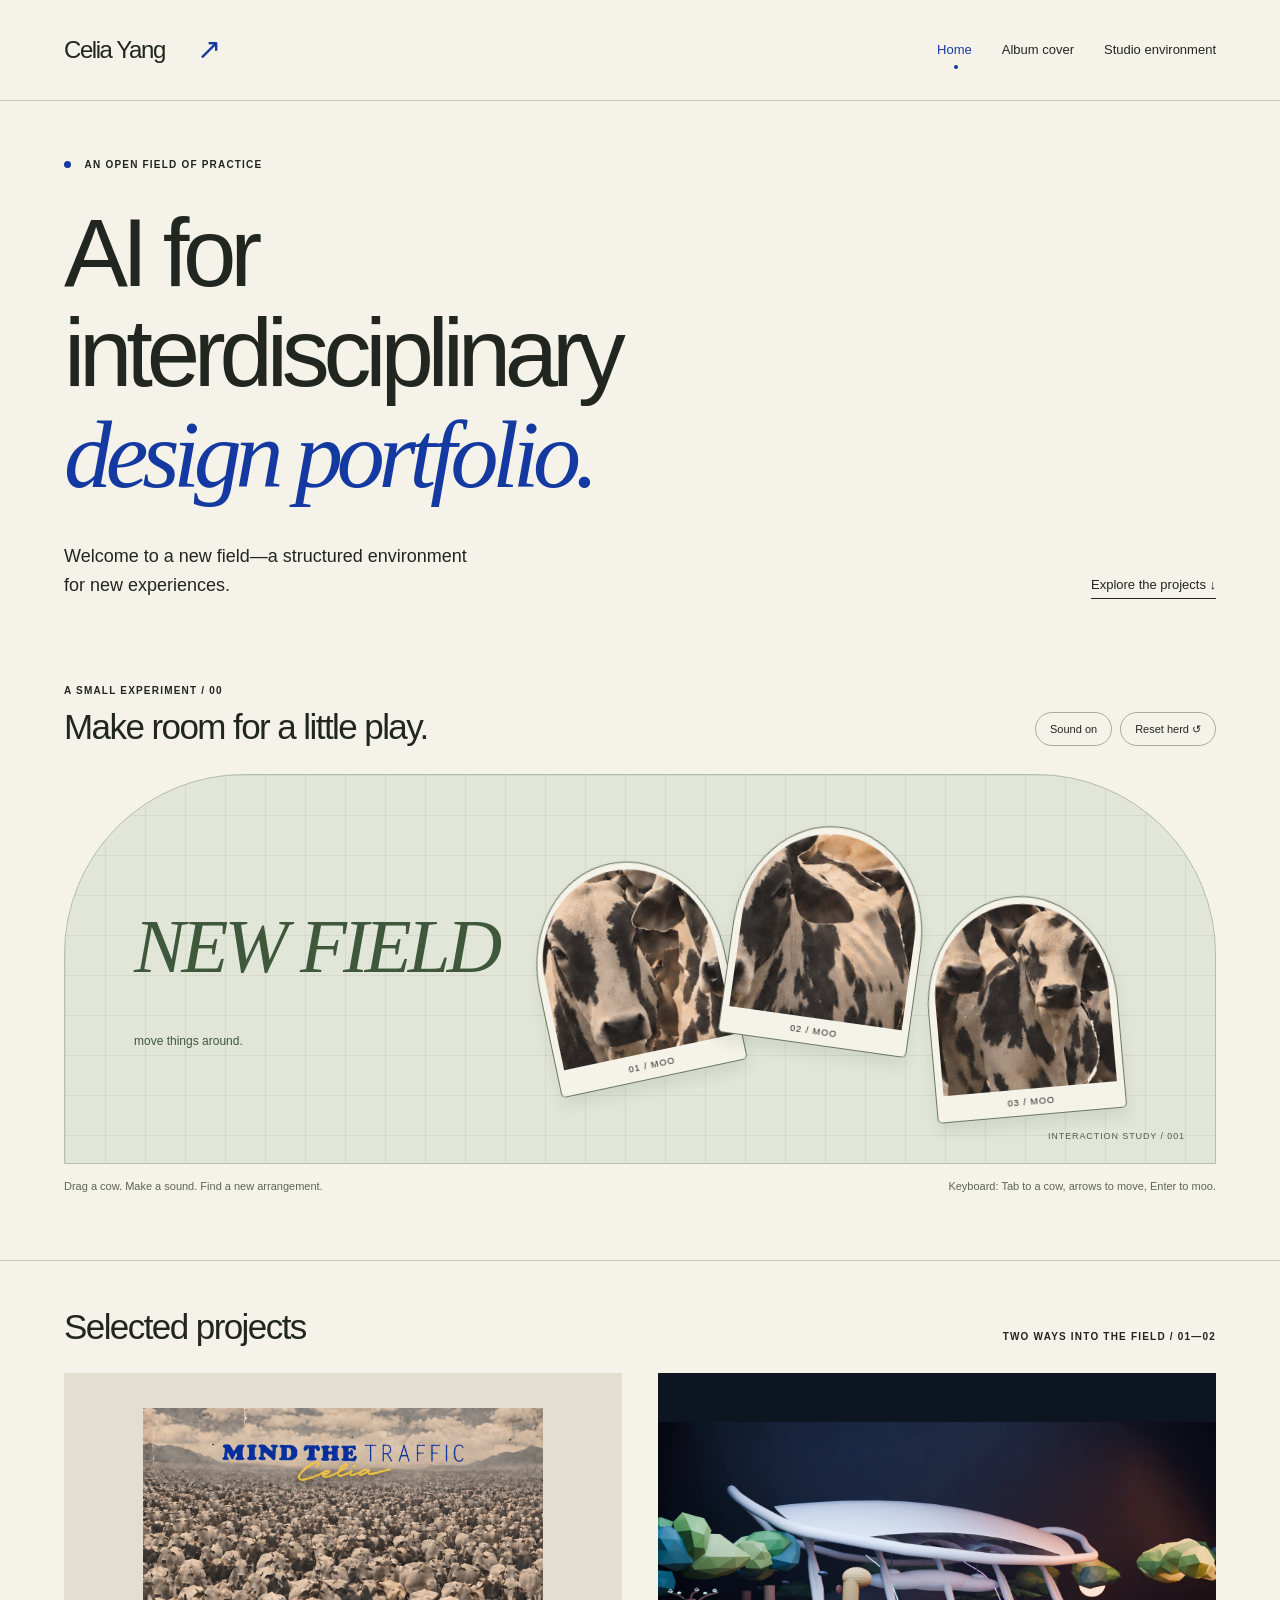
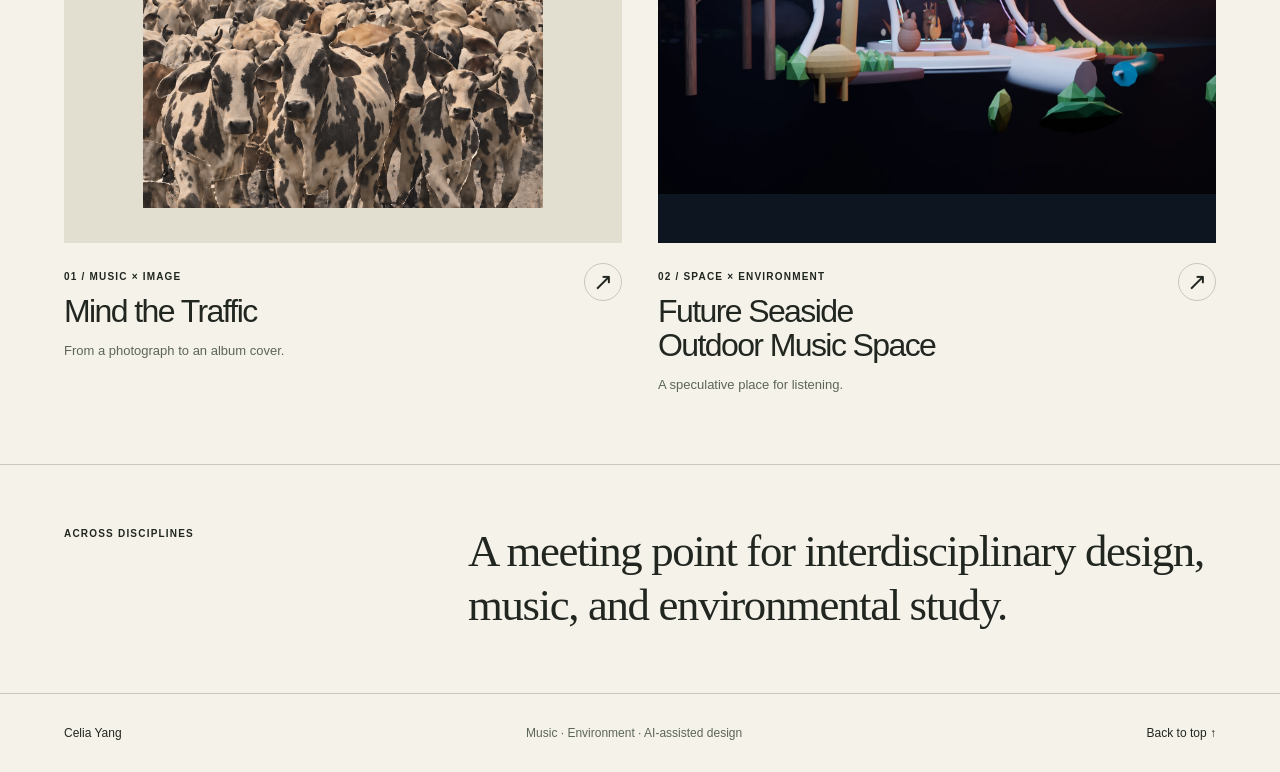
==== index.html @ d59ac3a2 "Add files via upload" ====
<!doctype html>
<html lang="en"><head><meta charset="utf-8"><meta name="viewport" content="width=device-width,initial-scale=1"><meta name="description" content="Celia Yang’s interdisciplinary design portfolio: music, AI-assisted visual composition, and a speculative coastal music environment."><meta name="theme-color" content="#143aa2"><title>AI for interdisciplinary design portfolio — Celia Yang</title><link rel="icon" href="assets/favicon.svg" type="image/svg+xml"><link rel="stylesheet" href="assets/styles.css"><script src="assets/site.js" defer></script></head>
<body class="page-home"><a class="skip" href="#main">Skip to content</a><header class="site-header"><a class="wordmark" href="index.html" aria-label="Celia Yang, home">Celia Yang<span class="mark" aria-hidden="true">↗</span></a><nav aria-label="Main navigation"><a href="index.html" aria-current="page">Home</a><a href="album.html">Album cover</a><a href="studio.html">Studio environment</a></nav></header><main id="main"><section class="home-intro"><div class="eyebrow"><span class="dot"></span> An open field of practice</div><h1>AI for<br>interdisciplinary<br><em>design portfolio.</em></h1><div class="intro-bottom"><p>Welcome to a new field—a structured environment for new experiences.</p><a class="text-link" href="#projects">Explore the projects ↓</a></div></section>
<section class="cattle-section" aria-labelledby="field-title"><div class="section-heading"><div><span class="eyebrow">A small experiment / 00</span><h2 id="field-title">Make room for a little play.</h2></div><div class="sound-controls"><button class="pill" id="sound-toggle" aria-pressed="true">Sound on</button><button class="pill" id="reset-herd">Reset herd ↺</button></div></div><div id="cattle-field" class="cattle-field"><div class="field-note" aria-hidden="true">NEW FIELD<br><span>move things around.</span></div><div class="field-coordinate" aria-hidden="true">INTERACTION STUDY / 001</div><button class="cow cow-one" data-cow="1" aria-label="Cattle one. Drag to move and hear a moo. Use arrow keys to move, Enter to moo."><span class="cow-photo" aria-hidden="true"></span><span class="cow-label">01 / moo</span></button><button class="cow cow-two" data-cow="2" aria-label="Cattle two. Drag to move and hear a moo. Use arrow keys to move, Enter to moo."><span class="cow-photo" aria-hidden="true"></span><span class="cow-label">02 / moo</span></button><button class="cow cow-three" data-cow="3" aria-label="Cattle three. Drag to move and hear a moo. Use arrow keys to move, Enter to moo."><span class="cow-photo" aria-hidden="true"></span><span class="cow-label">03 / moo</span></button></div><div class="field-caption"><p>Drag a cow. Make a sound. Find a new arrangement.</p><p>Keyboard: Tab to a cow, arrows to move, Enter to moo.</p></div><p id="herd-status" class="sr-only" role="status"></p></section>
<section id="projects" class="projects"><div class="section-heading"><h2>Selected projects</h2><span class="eyebrow">Two ways into the field / 01—02</span></div><div class="project-grid"><a class="project-card" href="album.html"><div class="project-media album-card"><img src="assets/album/final-cover.webp" alt="Mind the Traffic final cover: blue title and yellow Celia signature above a sepia landscape of cattle" width="1254" height="1254" class="cover" loading="eager" decoding="async"></div><div class="project-title"><div><span class="eyebrow">01 / Music × image</span><h3>Mind the Traffic</h3><p>From a photograph to an album cover.</p></div><span class="round-arrow" aria-hidden="true">↗</span></div></a><a class="project-card" href="studio.html"><div class="project-media studio-card"><img src="assets/studio/final-environment.webp" alt="White organic music pavilion with animal musicians and audience, a giraffe and low-poly coastal planting" width="1536" height="1024" class="" loading="eager" decoding="async"></div><div class="project-title"><div><span class="eyebrow">02 / Space × environment</span><h3>Future Seaside<br>Outdoor Music Space</h3><p>A speculative place for listening.</p></div><span class="round-arrow" aria-hidden="true">↗</span></div></a></div></section><section class="closing"><span class="eyebrow">Across disciplines</span><p>A meeting point for interdisciplinary design, music, and environmental study.</p></section></main><footer><a href="index.html">Celia Yang</a><p>Music · Environment · AI-assisted design</p><a href="#main">Back to top ↑</a></footer></body></html>
---- assets/styles.css ----
:root{--paper:#f4f2e9;--ink:#212620;--blue:#143aa2;--line:#c6c9bb;--soft:#e5e8df;--muted:#5d6558;--serif:Georgia,'Times New Roman',serif}*{box-sizing:border-box}html{scroll-behavior:smooth;scroll-padding-top:24px}body{margin:0;background:var(--paper);color:var(--ink);font-family:Arial,Helvetica,sans-serif;line-height:1.5}a{color:inherit;text-decoration:none}button{font:inherit;color:inherit;cursor:pointer}a,button{-webkit-tap-highlight-color:transparent}a:focus-visible,button:focus-visible,summary:focus-visible{outline:3px solid var(--blue);outline-offset:5px}img{display:block;width:100%;height:auto}figure{margin:0}figcaption{font-size:12px;line-height:1.55;color:var(--muted);margin-top:12px}h1,h2,h3,p{margin:0}h1,h2,h3{font-weight:400;letter-spacing:-.05em;line-height:1.05}h1{font-size:clamp(52px,7.5vw,112px)}h2{font-size:clamp(34px,4.2vw,62px)}h3{font-size:32px}em{font-family:var(--serif);font-weight:400}.site-header,main,footer{max-width:1440px;margin:auto}.site-header{display:flex;justify-content:space-between;align-items:center;padding:28px 5vw;border-bottom:1px solid var(--line);gap:30px}.wordmark{display:flex;align-items:center;gap:32px;font-size:24px;letter-spacing:-.06em}.mark{color:var(--blue);font-size:29px}nav{display:flex;align-items:center;gap:30px;font-size:13px}nav a{padding:6px 0;position:relative}nav a[aria-current=page]{color:var(--blue)}nav a[aria-current=page]:after{content:'';position:absolute;height:4px;width:4px;background:var(--blue);border-radius:50%;bottom:-3px;left:50%}nav a:hover,.text-link:hover{color:var(--blue)}.eyebrow{text-transform:uppercase;letter-spacing:.12em;font-size:10px;font-weight:600;line-height:1.7}.dot{display:inline-block;width:7px;height:7px;background:var(--blue);border-radius:100%;margin-right:10px}.home-intro{padding:55px 5vw 48px}.home-intro h1{margin-top:30px;max-width:1100px;letter-spacing:-.065em}.home-intro h1 em{color:var(--blue)}.intro-bottom{display:flex;justify-content:space-between;align-items:end;margin-top:36px;gap:40px}.intro-bottom p{max-width:420px;font-size:18px;line-height:1.6}.text-link{font-size:13px;border-bottom:1px solid currentColor;padding-bottom:4px;display:inline-block;width:fit-content}.cattle-section{padding:30px 5vw 65px}.section-heading{display:flex;justify-content:space-between;align-items:end;gap:30px;margin-bottom:28px}.section-heading h2{font-size:35px;letter-spacing:-.045em}.section-heading .eyebrow+h2{margin-top:8px}.sound-controls{display:flex;gap:8px}.pill{border:1px solid #a5ae9e;background:transparent;padding:8px 14px;border-radius:30px;font-size:11px;white-space:nowrap}.pill:hover{background:var(--ink);color:var(--paper)}.cattle-field{position:relative;min-height:390px;overflow:hidden;border:1px solid #b4bfac;border-radius:180px 180px 0 0;background-color:#e1e6d9;background-image:linear-gradient(#adb69c40 1px,transparent 1px),linear-gradient(90deg,#adb69c40 1px,transparent 1px);background-size:40px 40px}.field-note{position:absolute;left:6%;top:35%;color:#3f583b;font-size:clamp(35px,6vw,85px);line-height:.95;font-family:var(--serif);font-style:italic;letter-spacing:-.05em;pointer-events:none}.field-note span{font:12px Arial;letter-spacing:0}.field-coordinate{position:absolute;right:30px;bottom:20px;letter-spacing:.1em;font-size:9px;color:#52604b}.cow{position:absolute;width:clamp(115px,15vw,190px);height:clamp(145px,18vw,220px);background:var(--paper);border:1px solid #697961;padding:7px 7px 0;box-shadow:0 9px 14px #263e2518;touch-action:none;user-select:none;cursor:grab;will-change:transform;border-radius:50% 50% 5px 5px}.cow-photo{display:block;width:100%;height:calc(100% - 26px);border-radius:50% 50% 0 0;background-image:url('album/final-cover.webp');background-size:450%;background-repeat:no-repeat;pointer-events:none}.cow-label{display:block;font-size:9px;text-transform:uppercase;letter-spacing:.12em;line-height:26px;pointer-events:none}.cow-one{left:41%;top:22%;rotate:-12deg}.cow-one .cow-photo{background-position:20% 78%}.cow-two{left:58%;top:13%;rotate:8deg}.cow-two .cow-photo{background-position:52% 73%}.cow-three{left:75%;top:31%;rotate:-5deg}.cow-three .cow-photo{background-position:82% 84%}.cow.dragging{cursor:grabbing;box-shadow:0 15px 20px #263e2535;rotate:0deg}.cow.mooing .cow-label{color:var(--blue);font-weight:bold}.field-caption{display:flex;justify-content:space-between;gap:24px;margin-top:14px;font-size:11px;color:var(--muted)}.projects{padding:48px 5vw 70px;border-top:1px solid var(--line)}.project-grid{display:grid;grid-template-columns:1fr 1fr;gap:36px}.project-media{height:470px;display:flex;align-items:center;justify-content:center;overflow:hidden}.album-card{background:#e2ded0;padding:35px}.album-card img{height:100%;width:auto;max-width:100%;object-fit:contain}.studio-card{background:#0d1520;padding:0}.studio-card img{width:100%;height:auto}.project-title{display:flex;justify-content:space-between;align-items:start;margin-top:20px;gap:15px}.project-title h3{margin:8px 0 12px}.project-title p{font-size:13px;color:var(--muted)}.round-arrow{width:38px;height:38px;display:grid;place-items:center;border:1px solid var(--line);border-radius:50%;font-size:24px;flex-shrink:0}.project-card:hover .round-arrow{background:var(--blue);color:white;border-color:var(--blue)}.closing{border-top:1px solid var(--line);padding:60px 5vw;display:grid;grid-template-columns:1fr 2fr;gap:30px}.closing p{font-family:var(--serif);font-size:clamp(28px,3.5vw,45px);line-height:1.2;letter-spacing:-.03em}footer{padding:30px 5vw;display:flex;justify-content:space-between;align-items:center;border-top:1px solid var(--line);font-size:12px;gap:20px}footer p{color:var(--muted)}.skip{position:fixed;top:-100px;left:20px;background:var(--blue);color:white;padding:12px;z-index:100}.skip:focus{top:10px}.sr-only{position:absolute;width:1px;height:1px;overflow:hidden;clip:rect(0,0,0,0);white-space:nowrap}.project-opening{padding:54px 5vw 60px;display:grid;grid-template-columns:.72fr 1.28fr;gap:65px;align-items:start}.project-side>.eyebrow{display:block;margin:60px 0 18px}.project-side h1{font-size:clamp(54px,6.5vw,90px)}.project-deck{font-size:17px;max-width:340px;margin-top:27px;line-height:1.65;color:var(--muted)}dl{margin:35px 0;display:grid;gap:12px}dl div{display:grid;grid-template-columns:110px 1fr;gap:8px;font-size:11px}dt{color:var(--muted)}dd{margin:0}.final-art img{height:auto;width:100%;object-fit:contain}.band{padding:42px 5vw;display:grid;grid-template-columns:1fr 1fr;gap:30px;background:var(--blue);color:var(--paper)}.band h2{font-size:34px;max-width:400px;margin:10px 0}.band p{font-size:13px}.listen-actions{align-self:center;display:flex;flex-wrap:wrap;gap:18px;align-items:center}.solid-button{padding:13px 18px;background:var(--paper);color:var(--blue);border:1px solid var(--paper);font-size:12px}.solid-button:disabled{opacity:.7;cursor:default}.small{font-size:11px!important;line-height:1.6}.listen-actions .small{width:100%;opacity:.85}.song-player{grid-column:1/-1}.song-player iframe{width:100%;height:166px;border:0}.process-section{padding:70px 5vw;border-bottom:1px solid var(--line)}.process-heading{display:grid;grid-template-columns:.4fr 1.2fr 1fr;gap:35px;margin-bottom:40px}.process-heading h2{font-size:clamp(32px,3.5vw,48px)}.process-heading p{color:var(--muted);font-size:15px;line-height:1.75}.two-up{display:grid;grid-template-columns:1fr 1fr;gap:32px;align-items:start}.two-up img{height:auto;object-fit:contain}.composition-grid{display:grid;grid-template-columns:.65fr 1fr 1fr;gap:30px;align-items:start}.composition-grid img{max-height:480px;object-fit:contain}.source-photo img{width:100%;max-height:480px;object-fit:contain}.reflection{display:grid;grid-template-columns:.4fr 2.2fr;gap:35px;border-top:1px solid var(--line);margin-top:44px;padding-top:30px}.reflection p{font-family:var(--serif);font-size:27px;line-height:1.4;letter-spacing:-.02em;max-width:850px}.process-details{margin-top:38px;border-top:1px solid var(--line);border-bottom:1px solid var(--line);padding:20px 0}.process-details summary{cursor:pointer;font-size:14px;display:flex;justify-content:space-between;gap:15px;list-style:none}.process-details summary::-webkit-details-marker{display:none}.process-details[open] .two-up{margin-top:24px}.next-project{padding:60px 5vw;display:flex;justify-content:space-between;gap:30px;background:#e3e8da}.next-project h2{margin:15px 0 20px}.next-project>span{font-size:80px;color:var(--blue);align-self:center}.next-project p{font-size:14px;color:var(--muted)}.next-project:hover{background:#d9e1cc}.studio-opening{padding:45px 5vw 0}.project-topline{display:flex;justify-content:space-between;align-items:center;gap:20px;margin-bottom:36px}.studio-opening h1{font-size:clamp(48px,6.5vw,91px);margin-bottom:36px}.studio-opening h1 em{color:var(--blue)}.studio-hero img{width:100%;height:auto}.studio-description{display:grid;grid-template-columns:1fr 2fr;gap:45px;padding:42px 0 48px;border-bottom:1px solid var(--line);margin-top:10px}.studio-description p{font-size:20px;line-height:1.7;letter-spacing:-.02em;max-width:820px}.walkthrough-section{padding:50px 5vw 60px}video{display:block;width:100%;height:auto;aspect-ratio:16/9;background:#0d1520;object-fit:contain}.walkthrough-section .field-caption{align-items:start}.comparison-stack{display:grid;gap:36px}.comparison-stack figure{max-width:100%}.comparison-stack img{height:auto;width:100%}[hidden]{display:none!important}
@media(min-width:1450px){.site-header,footer{padding-left:72px;padding-right:72px}}@media(max-width:1000px){.project-media{height:370px}.project-opening{gap:32px;grid-template-columns:.8fr 1.2fr}.project-side>.eyebrow{margin-top:32px}.process-heading{grid-template-columns:.35fr 1.3fr}.process-heading p{grid-column:2}.cow-photo{background-size:480%}.field-caption p{max-width:50%}}@media(max-width:680px){.site-header{padding:20px 6vw;align-items:start;gap:12px;flex-wrap:wrap}.wordmark{font-size:23px;gap:16px}nav{gap:20px;font-size:11px;flex-wrap:wrap}.home-intro{padding:40px 6vw}.home-intro h1{font-size:clamp(42px,10.2vw,69px);margin-top:22px}.intro-bottom{align-items:start;flex-direction:column;gap:22px;margin-top:26px}.intro-bottom p{font-size:16px;max-width:320px}.cattle-section{padding:20px 6vw 40px}.section-heading{align-items:start;flex-direction:column;gap:15px}.section-heading h2{font-size:29px}.cattle-field{min-height:350px;border-radius:100px 100px 0 0}.field-note{top:12%;left:10%;font-size:45px}.cow{width:105px;height:145px}.cow-one{left:7%;top:46%}.cow-two{left:38%;top:35%}.cow-three{left:65%;top:50%}.field-coordinate{right:12px;bottom:10px;font-size:7px}.field-caption{flex-direction:column;gap:6px;font-size:10px}.field-caption p{max-width:none}.project-grid{grid-template-columns:1fr;gap:42px}.projects{padding:38px 6vw}.project-media{height:auto;min-height:260px}.album-card{padding:25px}.album-card img{width:100%;height:auto;max-height:460px}.studio-card img{height:auto}.project-title h3{font-size:30px}.closing{grid-template-columns:1fr;padding:40px 6vw;gap:20px}footer{padding:24px 6vw;flex-wrap:wrap;font-size:10px}footer p{order:3;width:100%}.project-opening{grid-template-columns:1fr;padding:30px 6vw 38px;gap:30px}.project-side>.eyebrow{margin-top:28px}.project-side h1{font-size:60px}.project-side h1 br{display:none}.project-deck{max-width:100%;font-size:16px}dl{margin:22px 0}.band{grid-template-columns:1fr;padding:32px 6vw;gap:20px}.band h2{font-size:30px}.process-section{padding:42px 6vw}.process-heading{grid-template-columns:1fr;gap:14px;margin-bottom:26px}.process-heading h2{font-size:36px}.process-heading p{grid-column:auto;font-size:14px}.two-up{grid-template-columns:1fr;gap:28px}.composition-grid{grid-template-columns:1fr 1fr;gap:24px 18px}.composition-grid figure:first-child{grid-column:1/-1}.source-photo img{max-height:380px}.reflection{grid-template-columns:1fr;gap:16px;margin-top:30px}.reflection p{font-size:25px}.next-project{padding:40px 6vw}.next-project>span{font-size:55px}.next-project h2{font-size:40px}.studio-opening{padding:30px 6vw 0}.project-topline{align-items:start;gap:20px}.project-topline .eyebrow{max-width:130px;text-align:right}.studio-opening h1{font-size:43px;margin-bottom:25px}.studio-description{grid-template-columns:1fr;gap:18px;padding:25px 0 30px}.studio-description p{font-size:17px}.walkthrough-section{padding:35px 6vw 40px}.walkthrough-section .field-caption{gap:14px}figcaption{font-size:11px}}
@media(prefers-reduced-motion:reduce){html{scroll-behavior:auto}*{animation:none!important;transition:none!important}}
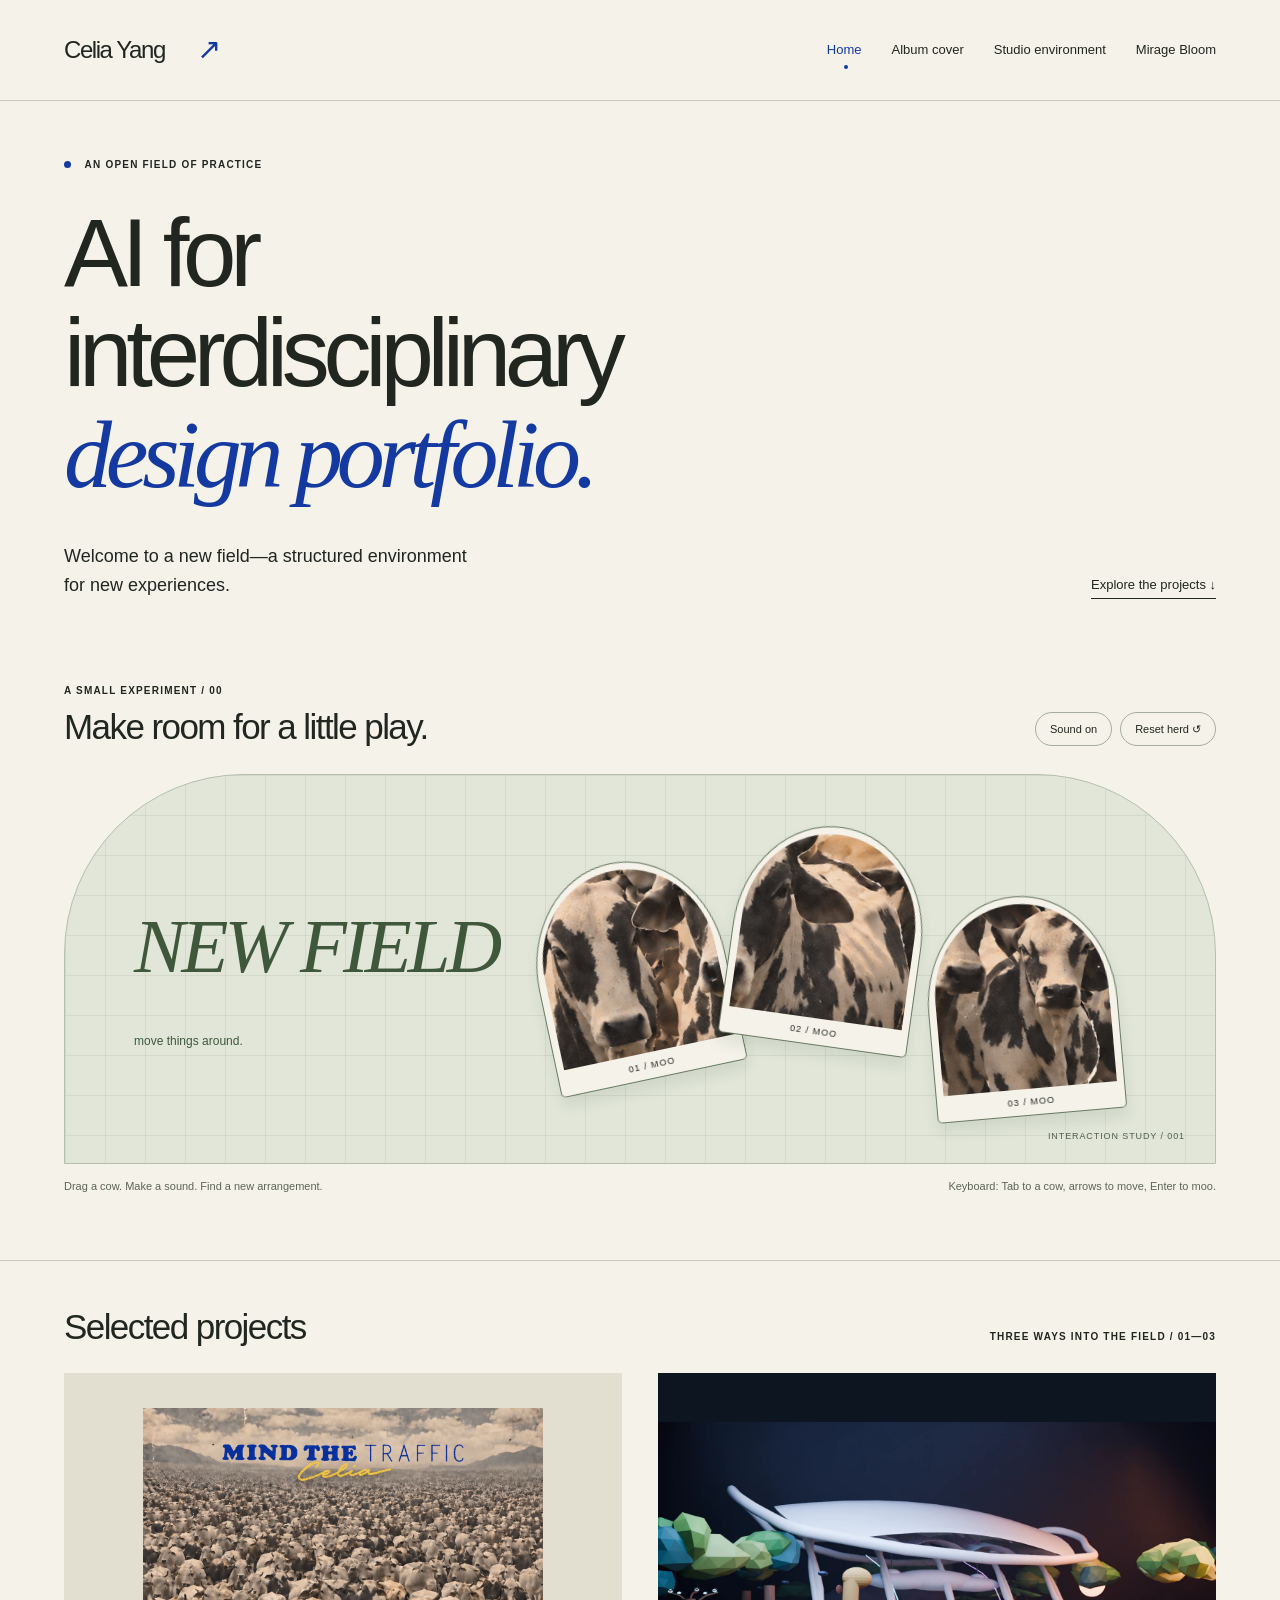
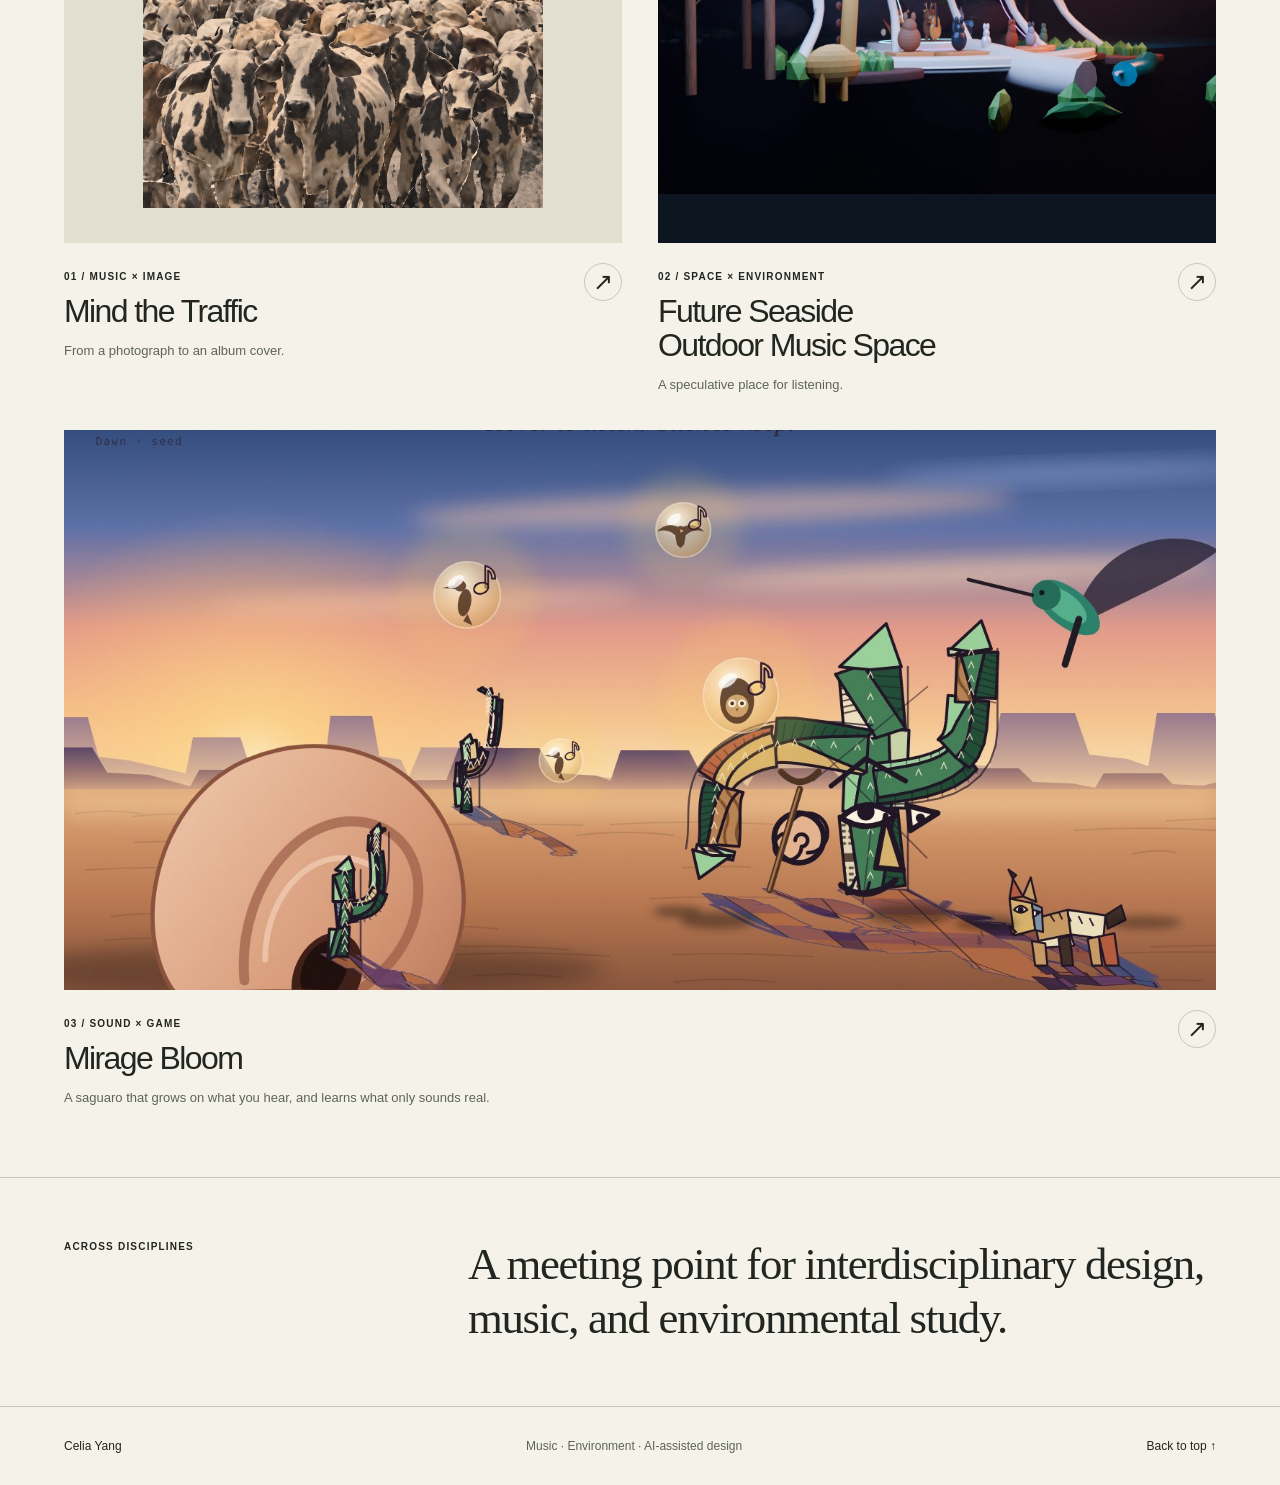
==== commit b65847f5: "Add Mirage Bloom page, nav link and home project 03 Co-Authored-By: Claude Sonnet 5.5 <noreply@anthr" ====
--- a/index.html
+++ b/index.html
@@ -1,5 +1,5 @@
 <!doctype html>
 <html lang="en"><head><meta charset="utf-8"><meta name="viewport" content="width=device-width,initial-scale=1"><meta name="description" content="Celia Yang’s interdisciplinary design portfolio: music, AI-assisted visual composition, and a speculative coastal music environment."><meta name="theme-color" content="#143aa2"><title>AI for interdisciplinary design portfolio — Celia Yang</title><link rel="icon" href="assets/favicon.svg" type="image/svg+xml"><link rel="stylesheet" href="assets/styles.css"><script src="assets/site.js" defer></script></head>
-<body class="page-home"><a class="skip" href="#main">Skip to content</a><header class="site-header"><a class="wordmark" href="index.html" aria-label="Celia Yang, home">Celia Yang<span class="mark" aria-hidden="true">↗</span></a><nav aria-label="Main navigation"><a href="index.html" aria-current="page">Home</a><a href="album.html">Album cover</a><a href="studio.html">Studio environment</a></nav></header><main id="main"><section class="home-intro"><div class="eyebrow"><span class="dot"></span> An open field of practice</div><h1>AI for<br>interdisciplinary<br><em>design portfolio.</em></h1><div class="intro-bottom"><p>Welcome to a new field—a structured environment for new experiences.</p><a class="text-link" href="#projects">Explore the projects ↓</a></div></section>
+<body class="page-home"><a class="skip" href="#main">Skip to content</a><header class="site-header"><a class="wordmark" href="index.html" aria-label="Celia Yang, home">Celia Yang<span class="mark" aria-hidden="true">↗</span></a><nav aria-label="Main navigation"><a href="index.html" aria-current="page">Home</a><a href="album.html">Album cover</a><a href="studio.html">Studio environment</a><a href="mirage-bloom.html">Mirage Bloom</a></nav></header><main id="main"><section class="home-intro"><div class="eyebrow"><span class="dot"></span> An open field of practice</div><h1>AI for<br>interdisciplinary<br><em>design portfolio.</em></h1><div class="intro-bottom"><p>Welcome to a new field—a structured environment for new experiences.</p><a class="text-link" href="#projects">Explore the projects ↓</a></div></section>
 <section class="cattle-section" aria-labelledby="field-title"><div class="section-heading"><div><span class="eyebrow">A small experiment / 00</span><h2 id="field-title">Make room for a little play.</h2></div><div class="sound-controls"><button class="pill" id="sound-toggle" aria-pressed="true">Sound on</button><button class="pill" id="reset-herd">Reset herd ↺</button></div></div><div id="cattle-field" class="cattle-field"><div class="field-note" aria-hidden="true">NEW FIELD<br><span>move things around.</span></div><div class="field-coordinate" aria-hidden="true">INTERACTION STUDY / 001</div><button class="cow cow-one" data-cow="1" aria-label="Cattle one. Drag to move and hear a moo. Use arrow keys to move, Enter to moo."><span class="cow-photo" aria-hidden="true"></span><span class="cow-label">01 / moo</span></button><button class="cow cow-two" data-cow="2" aria-label="Cattle two. Drag to move and hear a moo. Use arrow keys to move, Enter to moo."><span class="cow-photo" aria-hidden="true"></span><span class="cow-label">02 / moo</span></button><button class="cow cow-three" data-cow="3" aria-label="Cattle three. Drag to move and hear a moo. Use arrow keys to move, Enter to moo."><span class="cow-photo" aria-hidden="true"></span><span class="cow-label">03 / moo</span></button></div><div class="field-caption"><p>Drag a cow. Make a sound. Find a new arrangement.</p><p>Keyboard: Tab to a cow, arrows to move, Enter to moo.</p></div><p id="herd-status" class="sr-only" role="status"></p></section>
-<section id="projects" class="projects"><div class="section-heading"><h2>Selected projects</h2><span class="eyebrow">Two ways into the field / 01—02</span></div><div class="project-grid"><a class="project-card" href="album.html"><div class="project-media album-card"><img src="assets/album/final-cover.webp" alt="Mind the Traffic final cover: blue title and yellow Celia signature above a sepia landscape of cattle" width="1254" height="1254" class="cover" loading="eager" decoding="async"></div><div class="project-title"><div><span class="eyebrow">01 / Music × image</span><h3>Mind the Traffic</h3><p>From a photograph to an album cover.</p></div><span class="round-arrow" aria-hidden="true">↗</span></div></a><a class="project-card" href="studio.html"><div class="project-media studio-card"><img src="assets/studio/final-environment.webp" alt="White organic music pavilion with animal musicians and audience, a giraffe and low-poly coastal planting" width="1536" height="1024" class="" loading="eager" decoding="async"></div><div class="project-title"><div><span class="eyebrow">02 / Space × environment</span><h3>Future Seaside<br>Outdoor Music Space</h3><p>A speculative place for listening.</p></div><span class="round-arrow" aria-hidden="true">↗</span></div></a></div></section><section class="closing"><span class="eyebrow">Across disciplines</span><p>A meeting point for interdisciplinary design, music, and environmental study.</p></section></main><footer><a href="index.html">Celia Yang</a><p>Music · Environment · AI-assisted design</p><a href="#main">Back to top ↑</a></footer></body></html>+<section id="projects" class="projects"><div class="section-heading"><h2>Selected projects</h2><span class="eyebrow">Three ways into the field / 01—03</span></div><div class="project-grid"><a class="project-card" href="album.html"><div class="project-media album-card"><img src="assets/album/final-cover.webp" alt="Mind the Traffic final cover: blue title and yellow Celia signature above a sepia landscape of cattle" width="1254" height="1254" class="cover" loading="eager" decoding="async"></div><div class="project-title"><div><span class="eyebrow">01 / Music × image</span><h3>Mind the Traffic</h3><p>From a photograph to an album cover.</p></div><span class="round-arrow" aria-hidden="true">↗</span></div></a><a class="project-card" href="studio.html"><div class="project-media studio-card"><img src="assets/studio/final-environment.webp" alt="White organic music pavilion with animal musicians and audience, a giraffe and low-poly coastal planting" width="1536" height="1024" class="" loading="eager" decoding="async"></div><div class="project-title"><div><span class="eyebrow">02 / Space × environment</span><h3>Future Seaside<br>Outdoor Music Space</h3><p>A speculative place for listening.</p></div><span class="round-arrow" aria-hidden="true">↗</span></div></a><a class="project-card wide" href="mirage-bloom.html"><div class="project-media mirage-card"><img src="assets/mirage-bloom/mock-a-listen.jpg" alt="Surreal desert plain at dawn with a Cubist saguaro on a crutch, glass sound bubbles holding birds, and a giant ear" width="1600" height="900" loading="lazy" decoding="async"></div><div class="project-title"><div><span class="eyebrow">03 / Sound × game</span><h3>Mirage Bloom</h3><p>A saguaro that grows on what you hear, and learns what only sounds real.</p></div><span class="round-arrow" aria-hidden="true">↗</span></div></a></div></section><section class="closing"><span class="eyebrow">Across disciplines</span><p>A meeting point for interdisciplinary design, music, and environmental study.</p></section></main><footer><a href="index.html">Celia Yang</a><p>Music · Environment · AI-assisted design</p><a href="#main">Back to top ↑</a></footer></body></html>
--- a/assets/styles.css
+++ b/assets/styles.css
@@ -1,3 +1,8 @@
 :root{--paper:#f4f2e9;--ink:#212620;--blue:#143aa2;--line:#c6c9bb;--soft:#e5e8df;--muted:#5d6558;--serif:Georgia,'Times New Roman',serif}*{box-sizing:border-box}html{scroll-behavior:smooth;scroll-padding-top:24px}body{margin:0;background:var(--paper);color:var(--ink);font-family:Arial,Helvetica,sans-serif;line-height:1.5}a{color:inherit;text-decoration:none}button{font:inherit;color:inherit;cursor:pointer}a,button{-webkit-tap-highlight-color:transparent}a:focus-visible,button:focus-visible,summary:focus-visible{outline:3px solid var(--blue);outline-offset:5px}img{display:block;width:100%;height:auto}figure{margin:0}figcaption{font-size:12px;line-height:1.55;color:var(--muted);margin-top:12px}h1,h2,h3,p{margin:0}h1,h2,h3{font-weight:400;letter-spacing:-.05em;line-height:1.05}h1{font-size:clamp(52px,7.5vw,112px)}h2{font-size:clamp(34px,4.2vw,62px)}h3{font-size:32px}em{font-family:var(--serif);font-weight:400}.site-header,main,footer{max-width:1440px;margin:auto}.site-header{display:flex;justify-content:space-between;align-items:center;padding:28px 5vw;border-bottom:1px solid var(--line);gap:30px}.wordmark{display:flex;align-items:center;gap:32px;font-size:24px;letter-spacing:-.06em}.mark{color:var(--blue);font-size:29px}nav{display:flex;align-items:center;gap:30px;font-size:13px}nav a{padding:6px 0;position:relative}nav a[aria-current=page]{color:var(--blue)}nav a[aria-current=page]:after{content:'';position:absolute;height:4px;width:4px;background:var(--blue);border-radius:50%;bottom:-3px;left:50%}nav a:hover,.text-link:hover{color:var(--blue)}.eyebrow{text-transform:uppercase;letter-spacing:.12em;font-size:10px;font-weight:600;line-height:1.7}.dot{display:inline-block;width:7px;height:7px;background:var(--blue);border-radius:100%;margin-right:10px}.home-intro{padding:55px 5vw 48px}.home-intro h1{margin-top:30px;max-width:1100px;letter-spacing:-.065em}.home-intro h1 em{color:var(--blue)}.intro-bottom{display:flex;justify-content:space-between;align-items:end;margin-top:36px;gap:40px}.intro-bottom p{max-width:420px;font-size:18px;line-height:1.6}.text-link{font-size:13px;border-bottom:1px solid currentColor;padding-bottom:4px;display:inline-block;width:fit-content}.cattle-section{padding:30px 5vw 65px}.section-heading{display:flex;justify-content:space-between;align-items:end;gap:30px;margin-bottom:28px}.section-heading h2{font-size:35px;letter-spacing:-.045em}.section-heading .eyebrow+h2{margin-top:8px}.sound-controls{display:flex;gap:8px}.pill{border:1px solid #a5ae9e;background:transparent;padding:8px 14px;border-radius:30px;font-size:11px;white-space:nowrap}.pill:hover{background:var(--ink);color:var(--paper)}.cattle-field{position:relative;min-height:390px;overflow:hidden;border:1px solid #b4bfac;border-radius:180px 180px 0 0;background-color:#e1e6d9;background-image:linear-gradient(#adb69c40 1px,transparent 1px),linear-gradient(90deg,#adb69c40 1px,transparent 1px);background-size:40px 40px}.field-note{position:absolute;left:6%;top:35%;color:#3f583b;font-size:clamp(35px,6vw,85px);line-height:.95;font-family:var(--serif);font-style:italic;letter-spacing:-.05em;pointer-events:none}.field-note span{font:12px Arial;letter-spacing:0}.field-coordinate{position:absolute;right:30px;bottom:20px;letter-spacing:.1em;font-size:9px;color:#52604b}.cow{position:absolute;width:clamp(115px,15vw,190px);height:clamp(145px,18vw,220px);background:var(--paper);border:1px solid #697961;padding:7px 7px 0;box-shadow:0 9px 14px #263e2518;touch-action:none;user-select:none;cursor:grab;will-change:transform;border-radius:50% 50% 5px 5px}.cow-photo{display:block;width:100%;height:calc(100% - 26px);border-radius:50% 50% 0 0;background-image:url('album/final-cover.webp');background-size:450%;background-repeat:no-repeat;pointer-events:none}.cow-label{display:block;font-size:9px;text-transform:uppercase;letter-spacing:.12em;line-height:26px;pointer-events:none}.cow-one{left:41%;top:22%;rotate:-12deg}.cow-one .cow-photo{background-position:20% 78%}.cow-two{left:58%;top:13%;rotate:8deg}.cow-two .cow-photo{background-position:52% 73%}.cow-three{left:75%;top:31%;rotate:-5deg}.cow-three .cow-photo{background-position:82% 84%}.cow.dragging{cursor:grabbing;box-shadow:0 15px 20px #263e2535;rotate:0deg}.cow.mooing .cow-label{color:var(--blue);font-weight:bold}.field-caption{display:flex;justify-content:space-between;gap:24px;margin-top:14px;font-size:11px;color:var(--muted)}.projects{padding:48px 5vw 70px;border-top:1px solid var(--line)}.project-grid{display:grid;grid-template-columns:1fr 1fr;gap:36px}.project-media{height:470px;display:flex;align-items:center;justify-content:center;overflow:hidden}.album-card{background:#e2ded0;padding:35px}.album-card img{height:100%;width:auto;max-width:100%;object-fit:contain}.studio-card{background:#0d1520;padding:0}.studio-card img{width:100%;height:auto}.project-title{display:flex;justify-content:space-between;align-items:start;margin-top:20px;gap:15px}.project-title h3{margin:8px 0 12px}.project-title p{font-size:13px;color:var(--muted)}.round-arrow{width:38px;height:38px;display:grid;place-items:center;border:1px solid var(--line);border-radius:50%;font-size:24px;flex-shrink:0}.project-card:hover .round-arrow{background:var(--blue);color:white;border-color:var(--blue)}.closing{border-top:1px solid var(--line);padding:60px 5vw;display:grid;grid-template-columns:1fr 2fr;gap:30px}.closing p{font-family:var(--serif);font-size:clamp(28px,3.5vw,45px);line-height:1.2;letter-spacing:-.03em}footer{padding:30px 5vw;display:flex;justify-content:space-between;align-items:center;border-top:1px solid var(--line);font-size:12px;gap:20px}footer p{color:var(--muted)}.skip{position:fixed;top:-100px;left:20px;background:var(--blue);color:white;padding:12px;z-index:100}.skip:focus{top:10px}.sr-only{position:absolute;width:1px;height:1px;overflow:hidden;clip:rect(0,0,0,0);white-space:nowrap}.project-opening{padding:54px 5vw 60px;display:grid;grid-template-columns:.72fr 1.28fr;gap:65px;align-items:start}.project-side>.eyebrow{display:block;margin:60px 0 18px}.project-side h1{font-size:clamp(54px,6.5vw,90px)}.project-deck{font-size:17px;max-width:340px;margin-top:27px;line-height:1.65;color:var(--muted)}dl{margin:35px 0;display:grid;gap:12px}dl div{display:grid;grid-template-columns:110px 1fr;gap:8px;font-size:11px}dt{color:var(--muted)}dd{margin:0}.final-art img{height:auto;width:100%;object-fit:contain}.band{padding:42px 5vw;display:grid;grid-template-columns:1fr 1fr;gap:30px;background:var(--blue);color:var(--paper)}.band h2{font-size:34px;max-width:400px;margin:10px 0}.band p{font-size:13px}.listen-actions{align-self:center;display:flex;flex-wrap:wrap;gap:18px;align-items:center}.solid-button{padding:13px 18px;background:var(--paper);color:var(--blue);border:1px solid var(--paper);font-size:12px}.solid-button:disabled{opacity:.7;cursor:default}.small{font-size:11px!important;line-height:1.6}.listen-actions .small{width:100%;opacity:.85}.song-player{grid-column:1/-1}.song-player iframe{width:100%;height:166px;border:0}.process-section{padding:70px 5vw;border-bottom:1px solid var(--line)}.process-heading{display:grid;grid-template-columns:.4fr 1.2fr 1fr;gap:35px;margin-bottom:40px}.process-heading h2{font-size:clamp(32px,3.5vw,48px)}.process-heading p{color:var(--muted);font-size:15px;line-height:1.75}.two-up{display:grid;grid-template-columns:1fr 1fr;gap:32px;align-items:start}.two-up img{height:auto;object-fit:contain}.composition-grid{display:grid;grid-template-columns:.65fr 1fr 1fr;gap:30px;align-items:start}.composition-grid img{max-height:480px;object-fit:contain}.source-photo img{width:100%;max-height:480px;object-fit:contain}.reflection{display:grid;grid-template-columns:.4fr 2.2fr;gap:35px;border-top:1px solid var(--line);margin-top:44px;padding-top:30px}.reflection p{font-family:var(--serif);font-size:27px;line-height:1.4;letter-spacing:-.02em;max-width:850px}.process-details{margin-top:38px;border-top:1px solid var(--line);border-bottom:1px solid var(--line);padding:20px 0}.process-details summary{cursor:pointer;font-size:14px;display:flex;justify-content:space-between;gap:15px;list-style:none}.process-details summary::-webkit-details-marker{display:none}.process-details[open] .two-up{margin-top:24px}.next-project{padding:60px 5vw;display:flex;justify-content:space-between;gap:30px;background:#e3e8da}.next-project h2{margin:15px 0 20px}.next-project>span{font-size:80px;color:var(--blue);align-self:center}.next-project p{font-size:14px;color:var(--muted)}.next-project:hover{background:#d9e1cc}.studio-opening{padding:45px 5vw 0}.project-topline{display:flex;justify-content:space-between;align-items:center;gap:20px;margin-bottom:36px}.studio-opening h1{font-size:clamp(48px,6.5vw,91px);margin-bottom:36px}.studio-opening h1 em{color:var(--blue)}.studio-hero img{width:100%;height:auto}.studio-description{display:grid;grid-template-columns:1fr 2fr;gap:45px;padding:42px 0 48px;border-bottom:1px solid var(--line);margin-top:10px}.studio-description p{font-size:20px;line-height:1.7;letter-spacing:-.02em;max-width:820px}.walkthrough-section{padding:50px 5vw 60px}video{display:block;width:100%;height:auto;aspect-ratio:16/9;background:#0d1520;object-fit:contain}.walkthrough-section .field-caption{align-items:start}.comparison-stack{display:grid;gap:36px}.comparison-stack figure{max-width:100%}.comparison-stack img{height:auto;width:100%}[hidden]{display:none!important}
 @media(min-width:1450px){.site-header,footer{padding-left:72px;padding-right:72px}}@media(max-width:1000px){.project-media{height:370px}.project-opening{gap:32px;grid-template-columns:.8fr 1.2fr}.project-side>.eyebrow{margin-top:32px}.process-heading{grid-template-columns:.35fr 1.3fr}.process-heading p{grid-column:2}.cow-photo{background-size:480%}.field-caption p{max-width:50%}}@media(max-width:680px){.site-header{padding:20px 6vw;align-items:start;gap:12px;flex-wrap:wrap}.wordmark{font-size:23px;gap:16px}nav{gap:20px;font-size:11px;flex-wrap:wrap}.home-intro{padding:40px 6vw}.home-intro h1{font-size:clamp(42px,10.2vw,69px);margin-top:22px}.intro-bottom{align-items:start;flex-direction:column;gap:22px;margin-top:26px}.intro-bottom p{font-size:16px;max-width:320px}.cattle-section{padding:20px 6vw 40px}.section-heading{align-items:start;flex-direction:column;gap:15px}.section-heading h2{font-size:29px}.cattle-field{min-height:350px;border-radius:100px 100px 0 0}.field-note{top:12%;left:10%;font-size:45px}.cow{width:105px;height:145px}.cow-one{left:7%;top:46%}.cow-two{left:38%;top:35%}.cow-three{left:65%;top:50%}.field-coordinate{right:12px;bottom:10px;font-size:7px}.field-caption{flex-direction:column;gap:6px;font-size:10px}.field-caption p{max-width:none}.project-grid{grid-template-columns:1fr;gap:42px}.projects{padding:38px 6vw}.project-media{height:auto;min-height:260px}.album-card{padding:25px}.album-card img{width:100%;height:auto;max-height:460px}.studio-card img{height:auto}.project-title h3{font-size:30px}.closing{grid-template-columns:1fr;padding:40px 6vw;gap:20px}footer{padding:24px 6vw;flex-wrap:wrap;font-size:10px}footer p{order:3;width:100%}.project-opening{grid-template-columns:1fr;padding:30px 6vw 38px;gap:30px}.project-side>.eyebrow{margin-top:28px}.project-side h1{font-size:60px}.project-side h1 br{display:none}.project-deck{max-width:100%;font-size:16px}dl{margin:22px 0}.band{grid-template-columns:1fr;padding:32px 6vw;gap:20px}.band h2{font-size:30px}.process-section{padding:42px 6vw}.process-heading{grid-template-columns:1fr;gap:14px;margin-bottom:26px}.process-heading h2{font-size:36px}.process-heading p{grid-column:auto;font-size:14px}.two-up{grid-template-columns:1fr;gap:28px}.composition-grid{grid-template-columns:1fr 1fr;gap:24px 18px}.composition-grid figure:first-child{grid-column:1/-1}.source-photo img{max-height:380px}.reflection{grid-template-columns:1fr;gap:16px;margin-top:30px}.reflection p{font-size:25px}.next-project{padding:40px 6vw}.next-project>span{font-size:55px}.next-project h2{font-size:40px}.studio-opening{padding:30px 6vw 0}.project-topline{align-items:start;gap:20px}.project-topline .eyebrow{max-width:130px;text-align:right}.studio-opening h1{font-size:43px;margin-bottom:25px}.studio-description{grid-template-columns:1fr;gap:18px;padding:25px 0 30px}.studio-description p{font-size:17px}.walkthrough-section{padding:35px 6vw 40px}.walkthrough-section .field-caption{gap:14px}figcaption{font-size:11px}}
 @media(prefers-reduced-motion:reduce){html{scroll-behavior:auto}*{animation:none!important;transition:none!important}}
+
+/* Mirage Bloom card */
+.project-card.wide{grid-column:1/-1}
+.mirage-card{background:#1b1538;padding:0;height:auto;max-height:560px}
+.mirage-card img{width:100%;height:auto;display:block}
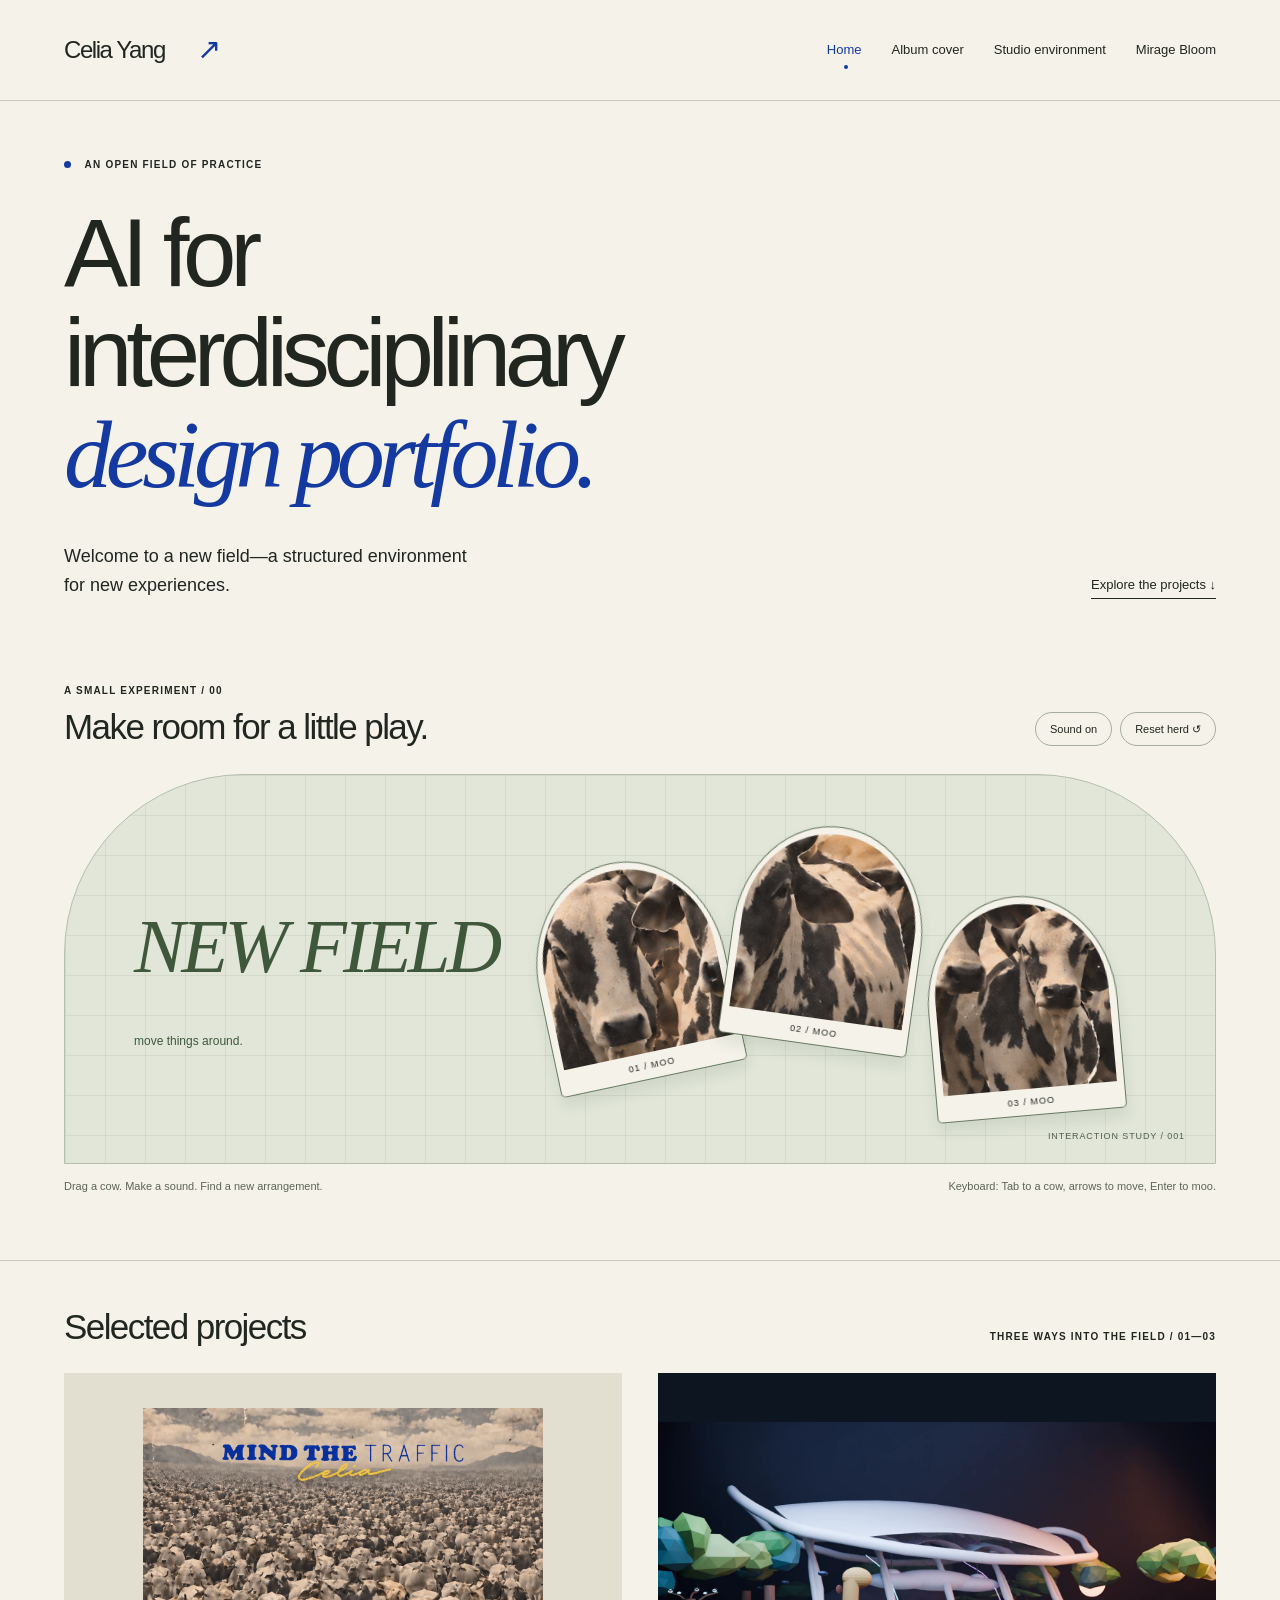
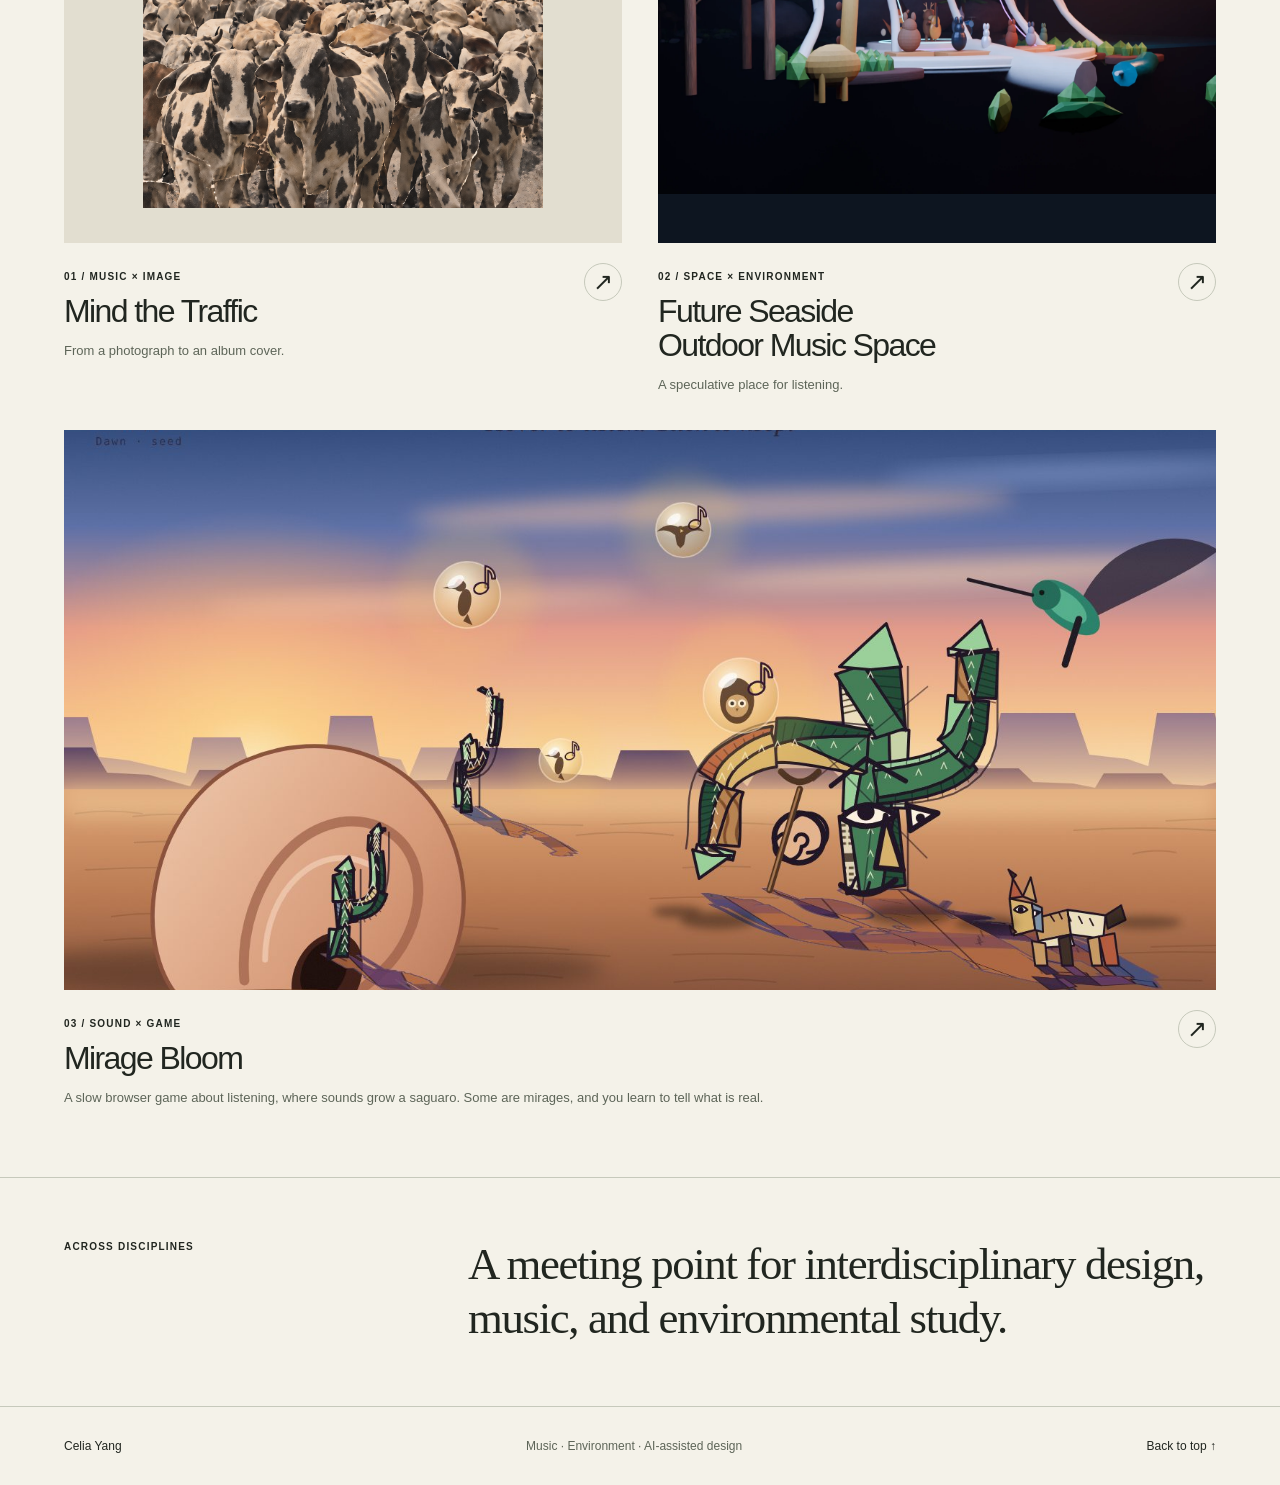
==== commit f5e3497d: "Home: two-sentence description for Mirage Bloom card Co-Authored-By: Claude Sonnet 5.5 <noreply@anth" ====
--- a/index.html
+++ b/index.html
@@ -2,4 +2,4 @@
 <html lang="en"><head><meta charset="utf-8"><meta name="viewport" content="width=device-width,initial-scale=1"><meta name="description" content="Celia Yang’s interdisciplinary design portfolio: music, AI-assisted visual composition, and a speculative coastal music environment."><meta name="theme-color" content="#143aa2"><title>AI for interdisciplinary design portfolio — Celia Yang</title><link rel="icon" href="assets/favicon.svg" type="image/svg+xml"><link rel="stylesheet" href="assets/styles.css"><script src="assets/site.js" defer></script></head>
 <body class="page-home"><a class="skip" href="#main">Skip to content</a><header class="site-header"><a class="wordmark" href="index.html" aria-label="Celia Yang, home">Celia Yang<span class="mark" aria-hidden="true">↗</span></a><nav aria-label="Main navigation"><a href="index.html" aria-current="page">Home</a><a href="album.html">Album cover</a><a href="studio.html">Studio environment</a><a href="mirage-bloom.html">Mirage Bloom</a></nav></header><main id="main"><section class="home-intro"><div class="eyebrow"><span class="dot"></span> An open field of practice</div><h1>AI for<br>interdisciplinary<br><em>design portfolio.</em></h1><div class="intro-bottom"><p>Welcome to a new field—a structured environment for new experiences.</p><a class="text-link" href="#projects">Explore the projects ↓</a></div></section>
 <section class="cattle-section" aria-labelledby="field-title"><div class="section-heading"><div><span class="eyebrow">A small experiment / 00</span><h2 id="field-title">Make room for a little play.</h2></div><div class="sound-controls"><button class="pill" id="sound-toggle" aria-pressed="true">Sound on</button><button class="pill" id="reset-herd">Reset herd ↺</button></div></div><div id="cattle-field" class="cattle-field"><div class="field-note" aria-hidden="true">NEW FIELD<br><span>move things around.</span></div><div class="field-coordinate" aria-hidden="true">INTERACTION STUDY / 001</div><button class="cow cow-one" data-cow="1" aria-label="Cattle one. Drag to move and hear a moo. Use arrow keys to move, Enter to moo."><span class="cow-photo" aria-hidden="true"></span><span class="cow-label">01 / moo</span></button><button class="cow cow-two" data-cow="2" aria-label="Cattle two. Drag to move and hear a moo. Use arrow keys to move, Enter to moo."><span class="cow-photo" aria-hidden="true"></span><span class="cow-label">02 / moo</span></button><button class="cow cow-three" data-cow="3" aria-label="Cattle three. Drag to move and hear a moo. Use arrow keys to move, Enter to moo."><span class="cow-photo" aria-hidden="true"></span><span class="cow-label">03 / moo</span></button></div><div class="field-caption"><p>Drag a cow. Make a sound. Find a new arrangement.</p><p>Keyboard: Tab to a cow, arrows to move, Enter to moo.</p></div><p id="herd-status" class="sr-only" role="status"></p></section>
-<section id="projects" class="projects"><div class="section-heading"><h2>Selected projects</h2><span class="eyebrow">Three ways into the field / 01—03</span></div><div class="project-grid"><a class="project-card" href="album.html"><div class="project-media album-card"><img src="assets/album/final-cover.webp" alt="Mind the Traffic final cover: blue title and yellow Celia signature above a sepia landscape of cattle" width="1254" height="1254" class="cover" loading="eager" decoding="async"></div><div class="project-title"><div><span class="eyebrow">01 / Music × image</span><h3>Mind the Traffic</h3><p>From a photograph to an album cover.</p></div><span class="round-arrow" aria-hidden="true">↗</span></div></a><a class="project-card" href="studio.html"><div class="project-media studio-card"><img src="assets/studio/final-environment.webp" alt="White organic music pavilion with animal musicians and audience, a giraffe and low-poly coastal planting" width="1536" height="1024" class="" loading="eager" decoding="async"></div><div class="project-title"><div><span class="eyebrow">02 / Space × environment</span><h3>Future Seaside<br>Outdoor Music Space</h3><p>A speculative place for listening.</p></div><span class="round-arrow" aria-hidden="true">↗</span></div></a><a class="project-card wide" href="mirage-bloom.html"><div class="project-media mirage-card"><img src="assets/mirage-bloom/mock-a-listen.jpg" alt="Surreal desert plain at dawn with a Cubist saguaro on a crutch, glass sound bubbles holding birds, and a giant ear" width="1600" height="900" loading="lazy" decoding="async"></div><div class="project-title"><div><span class="eyebrow">03 / Sound × game</span><h3>Mirage Bloom</h3><p>A saguaro that grows on what you hear, and learns what only sounds real.</p></div><span class="round-arrow" aria-hidden="true">↗</span></div></a></div></section><section class="closing"><span class="eyebrow">Across disciplines</span><p>A meeting point for interdisciplinary design, music, and environmental study.</p></section></main><footer><a href="index.html">Celia Yang</a><p>Music · Environment · AI-assisted design</p><a href="#main">Back to top ↑</a></footer></body></html>+<section id="projects" class="projects"><div class="section-heading"><h2>Selected projects</h2><span class="eyebrow">Three ways into the field / 01—03</span></div><div class="project-grid"><a class="project-card" href="album.html"><div class="project-media album-card"><img src="assets/album/final-cover.webp" alt="Mind the Traffic final cover: blue title and yellow Celia signature above a sepia landscape of cattle" width="1254" height="1254" class="cover" loading="eager" decoding="async"></div><div class="project-title"><div><span class="eyebrow">01 / Music × image</span><h3>Mind the Traffic</h3><p>From a photograph to an album cover.</p></div><span class="round-arrow" aria-hidden="true">↗</span></div></a><a class="project-card" href="studio.html"><div class="project-media studio-card"><img src="assets/studio/final-environment.webp" alt="White organic music pavilion with animal musicians and audience, a giraffe and low-poly coastal planting" width="1536" height="1024" class="" loading="eager" decoding="async"></div><div class="project-title"><div><span class="eyebrow">02 / Space × environment</span><h3>Future Seaside<br>Outdoor Music Space</h3><p>A speculative place for listening.</p></div><span class="round-arrow" aria-hidden="true">↗</span></div></a><a class="project-card wide" href="mirage-bloom.html"><div class="project-media mirage-card"><img src="assets/mirage-bloom/mock-a-listen.jpg" alt="Surreal desert plain at dawn with a Cubist saguaro on a crutch, glass sound bubbles holding birds, and a giant ear" width="1600" height="900" loading="lazy" decoding="async"></div><div class="project-title"><div><span class="eyebrow">03 / Sound × game</span><h3>Mirage Bloom</h3><p>A slow browser game about listening, where sounds grow a saguaro. Some are mirages, and you learn to tell what is real.</p></div><span class="round-arrow" aria-hidden="true">↗</span></div></a></div></section><section class="closing"><span class="eyebrow">Across disciplines</span><p>A meeting point for interdisciplinary design, music, and environmental study.</p></section></main><footer><a href="index.html">Celia Yang</a><p>Music · Environment · AI-assisted design</p><a href="#main">Back to top ↑</a></footer></body></html>
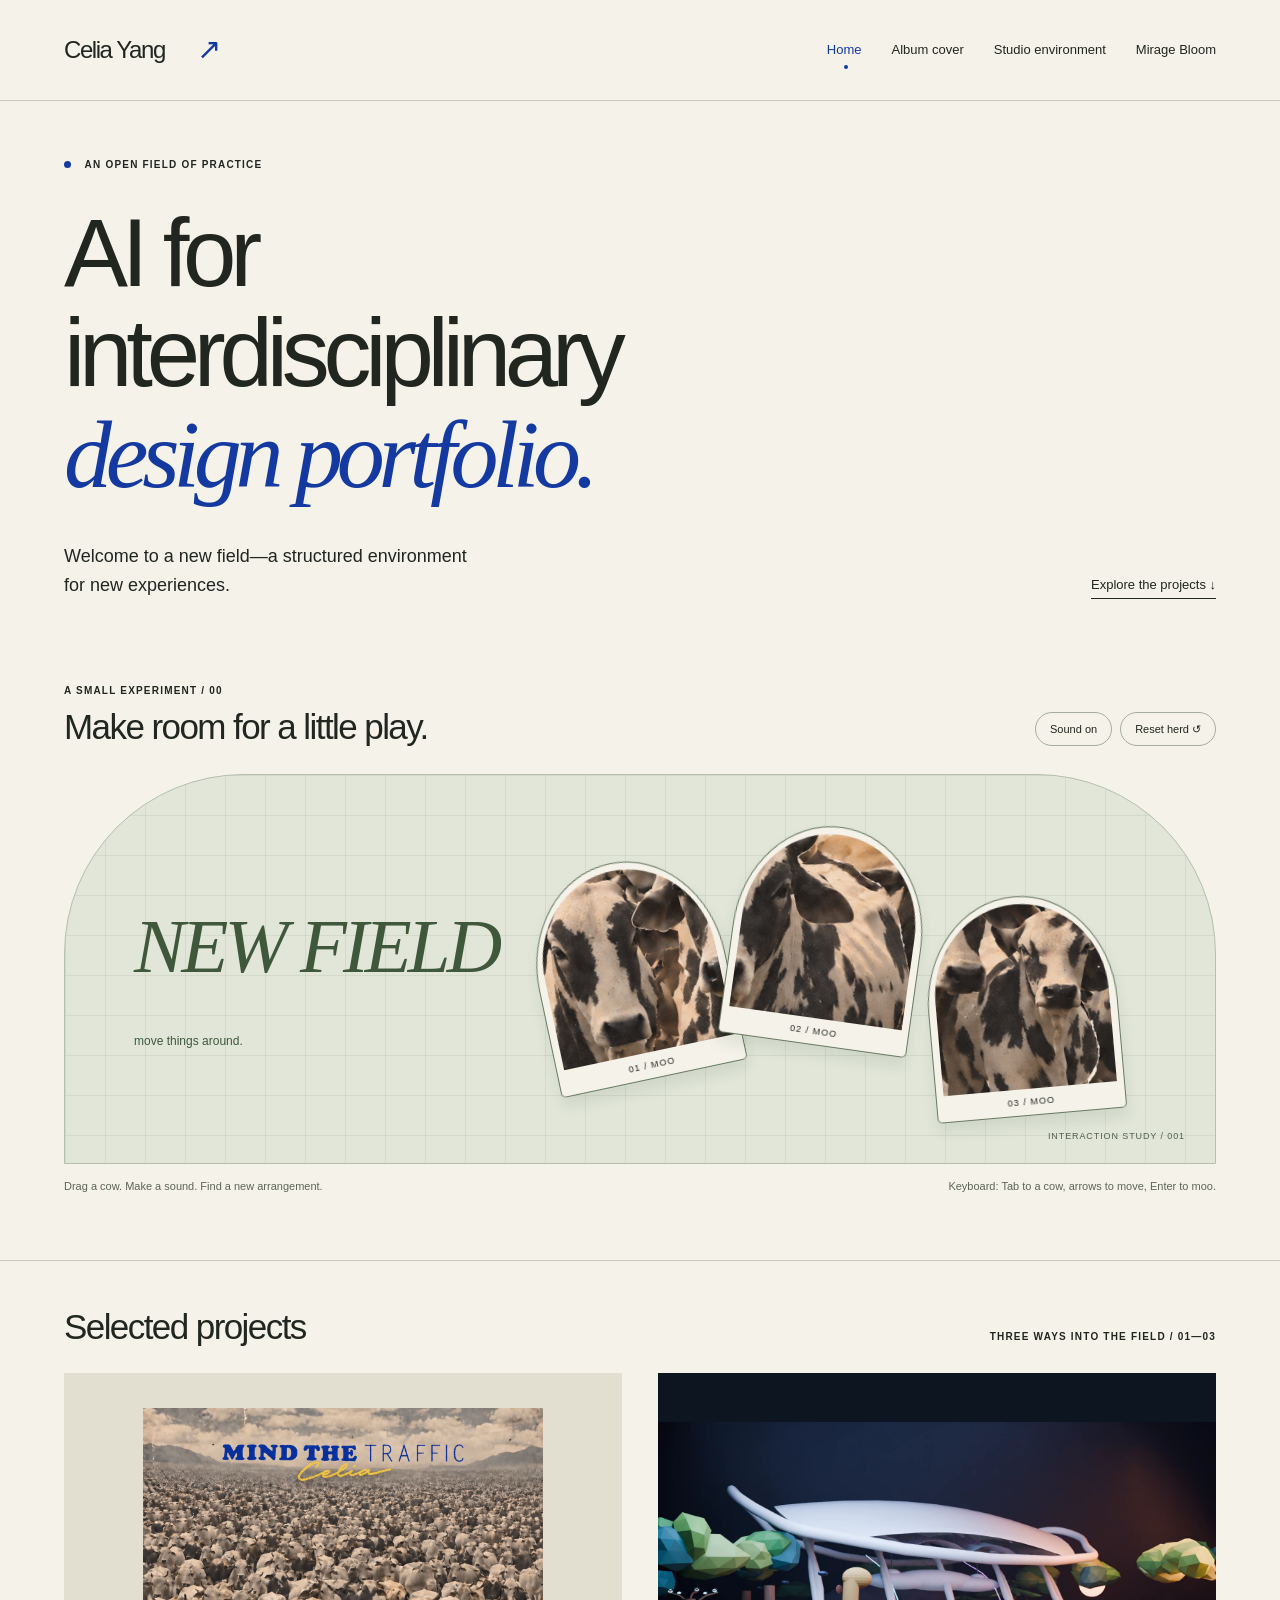
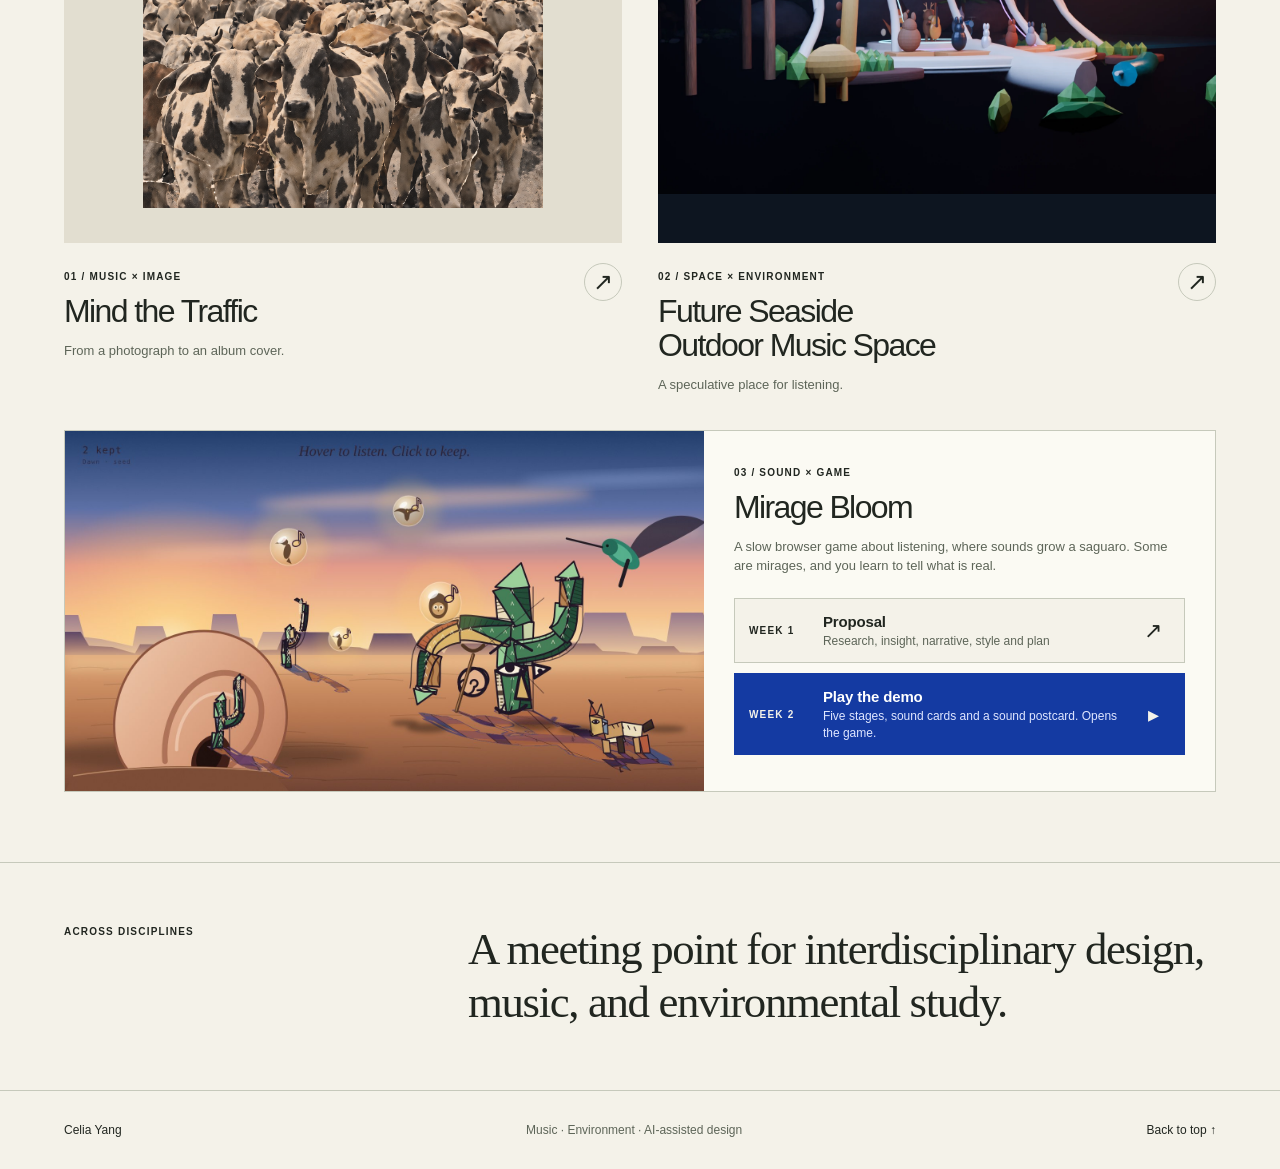
==== commit 56f02fce: "Add Mirage Bloom playable demo, project directory box and home content box Co-Authored-By: Claude So" ====
--- a/index.html
+++ b/index.html
@@ -2,4 +2,4 @@
 <html lang="en"><head><meta charset="utf-8"><meta name="viewport" content="width=device-width,initial-scale=1"><meta name="description" content="Celia Yang’s interdisciplinary design portfolio: music, AI-assisted visual composition, and a speculative coastal music environment."><meta name="theme-color" content="#143aa2"><title>AI for interdisciplinary design portfolio — Celia Yang</title><link rel="icon" href="assets/favicon.svg" type="image/svg+xml"><link rel="stylesheet" href="assets/styles.css"><script src="assets/site.js" defer></script></head>
 <body class="page-home"><a class="skip" href="#main">Skip to content</a><header class="site-header"><a class="wordmark" href="index.html" aria-label="Celia Yang, home">Celia Yang<span class="mark" aria-hidden="true">↗</span></a><nav aria-label="Main navigation"><a href="index.html" aria-current="page">Home</a><a href="album.html">Album cover</a><a href="studio.html">Studio environment</a><a href="mirage-bloom.html">Mirage Bloom</a></nav></header><main id="main"><section class="home-intro"><div class="eyebrow"><span class="dot"></span> An open field of practice</div><h1>AI for<br>interdisciplinary<br><em>design portfolio.</em></h1><div class="intro-bottom"><p>Welcome to a new field—a structured environment for new experiences.</p><a class="text-link" href="#projects">Explore the projects ↓</a></div></section>
 <section class="cattle-section" aria-labelledby="field-title"><div class="section-heading"><div><span class="eyebrow">A small experiment / 00</span><h2 id="field-title">Make room for a little play.</h2></div><div class="sound-controls"><button class="pill" id="sound-toggle" aria-pressed="true">Sound on</button><button class="pill" id="reset-herd">Reset herd ↺</button></div></div><div id="cattle-field" class="cattle-field"><div class="field-note" aria-hidden="true">NEW FIELD<br><span>move things around.</span></div><div class="field-coordinate" aria-hidden="true">INTERACTION STUDY / 001</div><button class="cow cow-one" data-cow="1" aria-label="Cattle one. Drag to move and hear a moo. Use arrow keys to move, Enter to moo."><span class="cow-photo" aria-hidden="true"></span><span class="cow-label">01 / moo</span></button><button class="cow cow-two" data-cow="2" aria-label="Cattle two. Drag to move and hear a moo. Use arrow keys to move, Enter to moo."><span class="cow-photo" aria-hidden="true"></span><span class="cow-label">02 / moo</span></button><button class="cow cow-three" data-cow="3" aria-label="Cattle three. Drag to move and hear a moo. Use arrow keys to move, Enter to moo."><span class="cow-photo" aria-hidden="true"></span><span class="cow-label">03 / moo</span></button></div><div class="field-caption"><p>Drag a cow. Make a sound. Find a new arrangement.</p><p>Keyboard: Tab to a cow, arrows to move, Enter to moo.</p></div><p id="herd-status" class="sr-only" role="status"></p></section>
-<section id="projects" class="projects"><div class="section-heading"><h2>Selected projects</h2><span class="eyebrow">Three ways into the field / 01—03</span></div><div class="project-grid"><a class="project-card" href="album.html"><div class="project-media album-card"><img src="assets/album/final-cover.webp" alt="Mind the Traffic final cover: blue title and yellow Celia signature above a sepia landscape of cattle" width="1254" height="1254" class="cover" loading="eager" decoding="async"></div><div class="project-title"><div><span class="eyebrow">01 / Music × image</span><h3>Mind the Traffic</h3><p>From a photograph to an album cover.</p></div><span class="round-arrow" aria-hidden="true">↗</span></div></a><a class="project-card" href="studio.html"><div class="project-media studio-card"><img src="assets/studio/final-environment.webp" alt="White organic music pavilion with animal musicians and audience, a giraffe and low-poly coastal planting" width="1536" height="1024" class="" loading="eager" decoding="async"></div><div class="project-title"><div><span class="eyebrow">02 / Space × environment</span><h3>Future Seaside<br>Outdoor Music Space</h3><p>A speculative place for listening.</p></div><span class="round-arrow" aria-hidden="true">↗</span></div></a><a class="project-card wide" href="mirage-bloom.html"><div class="project-media mirage-card"><img src="assets/mirage-bloom/mock-a-listen.jpg" alt="Surreal desert plain at dawn with a Cubist saguaro on a crutch, glass sound bubbles holding birds, and a giant ear" width="1600" height="900" loading="lazy" decoding="async"></div><div class="project-title"><div><span class="eyebrow">03 / Sound × game</span><h3>Mirage Bloom</h3><p>A slow browser game about listening, where sounds grow a saguaro. Some are mirages, and you learn to tell what is real.</p></div><span class="round-arrow" aria-hidden="true">↗</span></div></a></div></section><section class="closing"><span class="eyebrow">Across disciplines</span><p>A meeting point for interdisciplinary design, music, and environmental study.</p></section></main><footer><a href="index.html">Celia Yang</a><p>Music · Environment · AI-assisted design</p><a href="#main">Back to top ↑</a></footer></body></html>+<section id="projects" class="projects"><div class="section-heading"><h2>Selected projects</h2><span class="eyebrow">Three ways into the field / 01—03</span></div><div class="project-grid"><a class="project-card" href="album.html"><div class="project-media album-card"><img src="assets/album/final-cover.webp" alt="Mind the Traffic final cover: blue title and yellow Celia signature above a sepia landscape of cattle" width="1254" height="1254" class="cover" loading="eager" decoding="async"></div><div class="project-title"><div><span class="eyebrow">01 / Music × image</span><h3>Mind the Traffic</h3><p>From a photograph to an album cover.</p></div><span class="round-arrow" aria-hidden="true">↗</span></div></a><a class="project-card" href="studio.html"><div class="project-media studio-card"><img src="assets/studio/final-environment.webp" alt="White organic music pavilion with animal musicians and audience, a giraffe and low-poly coastal planting" width="1536" height="1024" class="" loading="eager" decoding="async"></div><div class="project-title"><div><span class="eyebrow">02 / Space × environment</span><h3>Future Seaside<br>Outdoor Music Space</h3><p>A speculative place for listening.</p></div><span class="round-arrow" aria-hidden="true">↗</span></div></a><article class="project-card wide mirage-box"><a class="project-media mirage-card" href="mirage-bloom.html" aria-label="Open the Mirage Bloom proposal"><img src="assets/mirage-bloom/mock-a-listen.jpg" alt="Surreal desert plain at dawn with a Cubist saguaro on a crutch, glass sound bubbles holding birds, and a giant ear" width="1600" height="900" loading="lazy" decoding="async"></a><div class="project-title"><div><span class="eyebrow">03 / Sound × game</span><h3>Mirage Bloom</h3><p>A slow browser game about listening, where sounds grow a saguaro. Some are mirages, and you learn to tell what is real.</p><ul class="box-dir" aria-label="Mirage Bloom directory"><li><a href="mirage-bloom.html"><span class="bd-wk">Week 1</span><span class="bd-t"><b>Proposal</b>Research, insight, narrative, style and plan</span><span class="bd-go" aria-hidden="true">↗</span></a></li><li><a class="play" href="mirage-bloom-game.html"><span class="bd-wk">Week 2</span><span class="bd-t"><b>Play the demo</b>Five stages, sound cards and a sound postcard. Opens the game.</span><span class="bd-go" aria-hidden="true">▸</span></a></li></ul></div></div></article></div></section><section class="closing"><span class="eyebrow">Across disciplines</span><p>A meeting point for interdisciplinary design, music, and environmental study.</p></section></main><footer><a href="index.html">Celia Yang</a><p>Music · Environment · AI-assisted design</p><a href="#main">Back to top ↑</a></footer></body></html>
--- a/assets/styles.css
+++ b/assets/styles.css
@@ -6,3 +6,21 @@
 .project-card.wide{grid-column:1/-1}
 .mirage-card{background:#1b1538;padding:0;height:auto;max-height:560px}
 .mirage-card img{width:100%;height:auto;display:block}
+
+/* Mirage Bloom content box + directory */
+.mirage-box{border:1px solid var(--line);background:#fbfaf3;padding:0;display:grid;grid-template-columns:1.25fr 1fr;gap:0;align-items:stretch}
+.mirage-box .mirage-card{display:block;max-height:none;height:100%;min-height:300px}
+.mirage-box .mirage-card img{height:100%;object-fit:cover}
+.mirage-box .project-title{margin:0;padding:28px 30px;display:block}
+.mirage-box .project-title h3{margin:8px 0 12px}
+.box-dir{list-style:none;margin:22px 0 0;padding:0;display:grid;gap:10px}
+.box-dir a{display:grid;grid-template-columns:62px 1fr 34px;gap:12px;align-items:center;border:1px solid var(--line);padding:12px 14px;background:var(--paper)}
+.box-dir a:hover{border-color:var(--blue)}
+.box-dir a.play{background:var(--blue);color:var(--paper);border-color:var(--blue)}
+.box-dir .bd-wk{font-size:10px;text-transform:uppercase;letter-spacing:.12em;font-weight:600}
+.box-dir .bd-t{font-size:12px;line-height:1.45;color:var(--muted)}
+.box-dir a.play .bd-t{color:#dfe6ff}
+.box-dir .bd-t b{display:block;font-size:15px;font-weight:600;color:var(--ink);letter-spacing:-.01em}
+.box-dir a.play .bd-t b{color:#fff}
+.box-dir .bd-go{font-size:22px;text-align:center}
+@media(max-width:820px){.mirage-box{grid-template-columns:1fr}.mirage-box .mirage-card{min-height:0;height:auto}.mirage-box .mirage-card img{height:auto}.mirage-box .project-title{padding:22px 20px}}
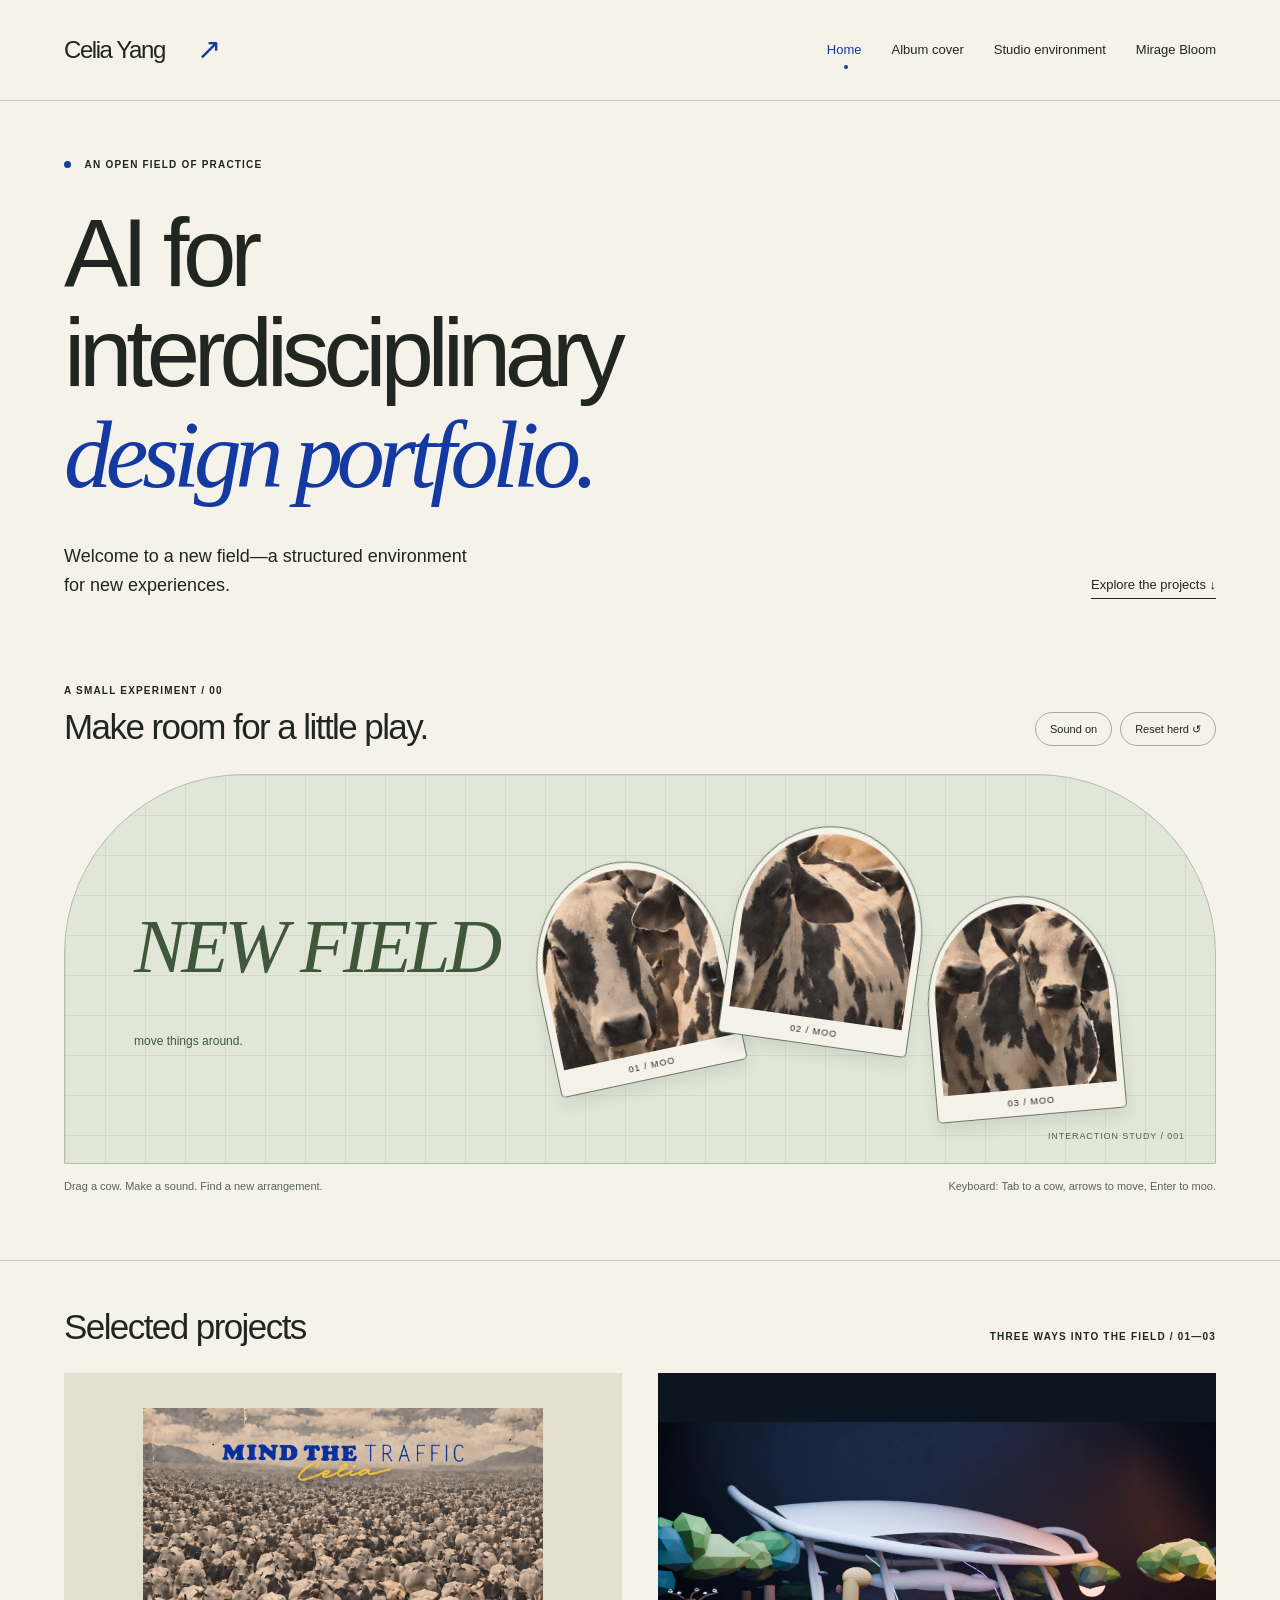
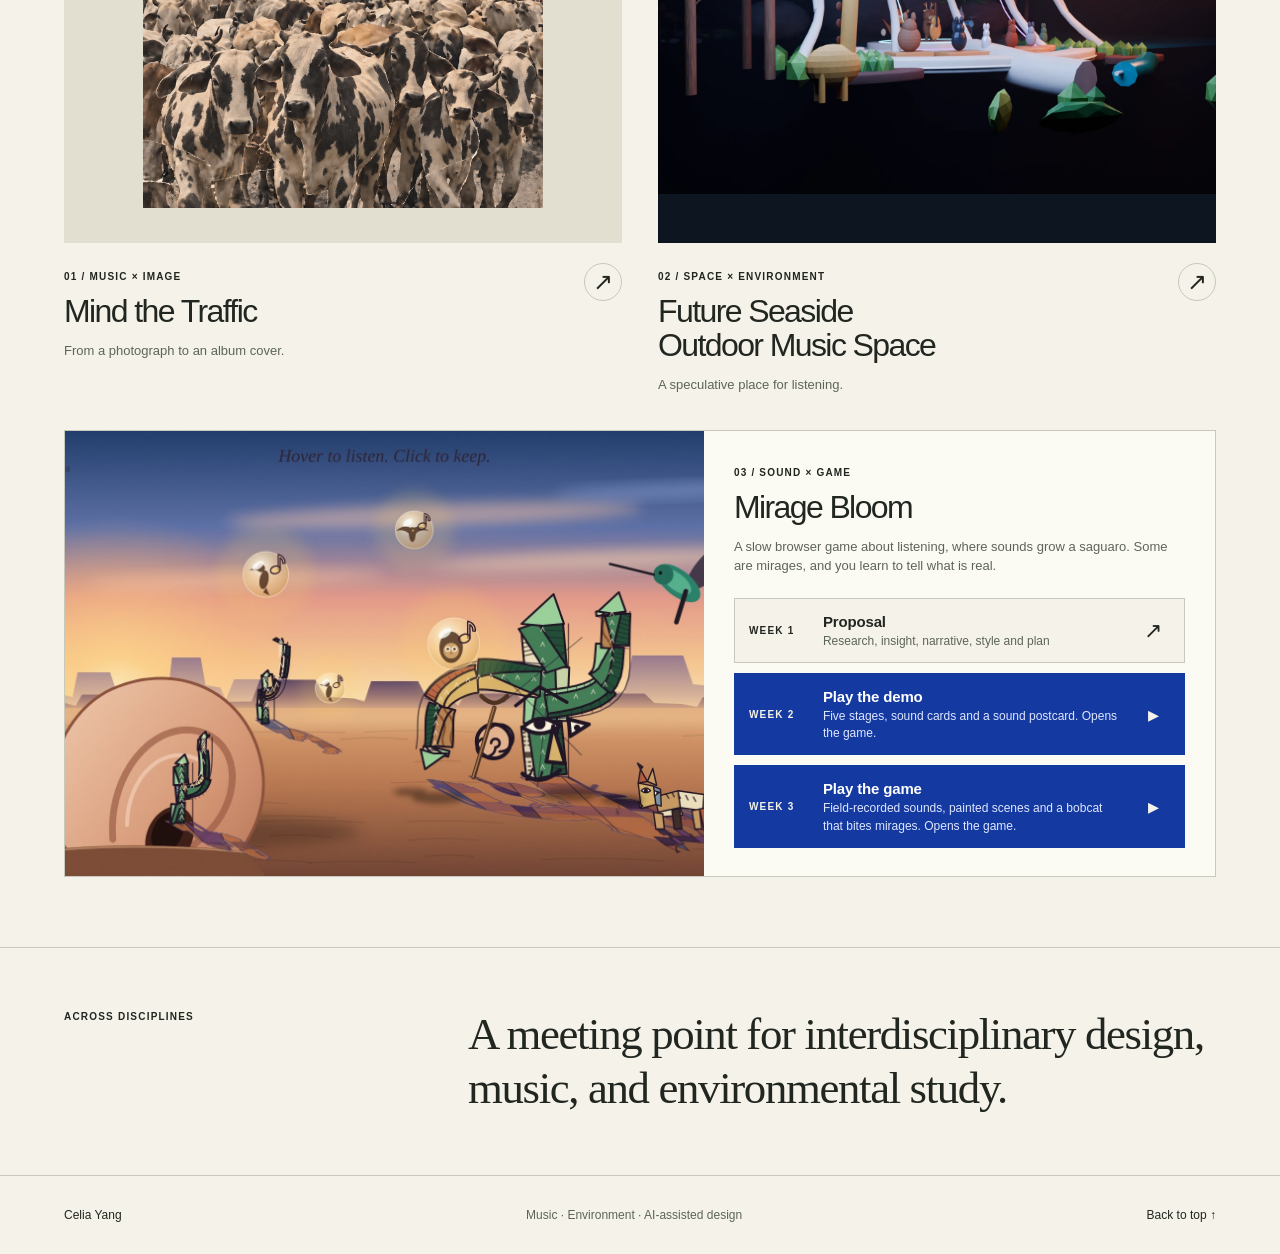
==== commit 1cdcd3c0: "Home: add Week 3 'Play the game'; keep the Week 2 demo playable at its own page Co-Authored-By: Clau" ====
--- a/index.html
+++ b/index.html
@@ -2,4 +2,4 @@
 <html lang="en"><head><meta charset="utf-8"><meta name="viewport" content="width=device-width,initial-scale=1"><meta name="description" content="Celia Yang’s interdisciplinary design portfolio: music, AI-assisted visual composition, and a speculative coastal music environment."><meta name="theme-color" content="#143aa2"><title>AI for interdisciplinary design portfolio — Celia Yang</title><link rel="icon" href="assets/favicon.svg" type="image/svg+xml"><link rel="stylesheet" href="assets/styles.css"><script src="assets/site.js" defer></script></head>
 <body class="page-home"><a class="skip" href="#main">Skip to content</a><header class="site-header"><a class="wordmark" href="index.html" aria-label="Celia Yang, home">Celia Yang<span class="mark" aria-hidden="true">↗</span></a><nav aria-label="Main navigation"><a href="index.html" aria-current="page">Home</a><a href="album.html">Album cover</a><a href="studio.html">Studio environment</a><a href="mirage-bloom.html">Mirage Bloom</a></nav></header><main id="main"><section class="home-intro"><div class="eyebrow"><span class="dot"></span> An open field of practice</div><h1>AI for<br>interdisciplinary<br><em>design portfolio.</em></h1><div class="intro-bottom"><p>Welcome to a new field—a structured environment for new experiences.</p><a class="text-link" href="#projects">Explore the projects ↓</a></div></section>
 <section class="cattle-section" aria-labelledby="field-title"><div class="section-heading"><div><span class="eyebrow">A small experiment / 00</span><h2 id="field-title">Make room for a little play.</h2></div><div class="sound-controls"><button class="pill" id="sound-toggle" aria-pressed="true">Sound on</button><button class="pill" id="reset-herd">Reset herd ↺</button></div></div><div id="cattle-field" class="cattle-field"><div class="field-note" aria-hidden="true">NEW FIELD<br><span>move things around.</span></div><div class="field-coordinate" aria-hidden="true">INTERACTION STUDY / 001</div><button class="cow cow-one" data-cow="1" aria-label="Cattle one. Drag to move and hear a moo. Use arrow keys to move, Enter to moo."><span class="cow-photo" aria-hidden="true"></span><span class="cow-label">01 / moo</span></button><button class="cow cow-two" data-cow="2" aria-label="Cattle two. Drag to move and hear a moo. Use arrow keys to move, Enter to moo."><span class="cow-photo" aria-hidden="true"></span><span class="cow-label">02 / moo</span></button><button class="cow cow-three" data-cow="3" aria-label="Cattle three. Drag to move and hear a moo. Use arrow keys to move, Enter to moo."><span class="cow-photo" aria-hidden="true"></span><span class="cow-label">03 / moo</span></button></div><div class="field-caption"><p>Drag a cow. Make a sound. Find a new arrangement.</p><p>Keyboard: Tab to a cow, arrows to move, Enter to moo.</p></div><p id="herd-status" class="sr-only" role="status"></p></section>
-<section id="projects" class="projects"><div class="section-heading"><h2>Selected projects</h2><span class="eyebrow">Three ways into the field / 01—03</span></div><div class="project-grid"><a class="project-card" href="album.html"><div class="project-media album-card"><img src="assets/album/final-cover.webp" alt="Mind the Traffic final cover: blue title and yellow Celia signature above a sepia landscape of cattle" width="1254" height="1254" class="cover" loading="eager" decoding="async"></div><div class="project-title"><div><span class="eyebrow">01 / Music × image</span><h3>Mind the Traffic</h3><p>From a photograph to an album cover.</p></div><span class="round-arrow" aria-hidden="true">↗</span></div></a><a class="project-card" href="studio.html"><div class="project-media studio-card"><img src="assets/studio/final-environment.webp" alt="White organic music pavilion with animal musicians and audience, a giraffe and low-poly coastal planting" width="1536" height="1024" class="" loading="eager" decoding="async"></div><div class="project-title"><div><span class="eyebrow">02 / Space × environment</span><h3>Future Seaside<br>Outdoor Music Space</h3><p>A speculative place for listening.</p></div><span class="round-arrow" aria-hidden="true">↗</span></div></a><article class="project-card wide mirage-box"><a class="project-media mirage-card" href="mirage-bloom.html" aria-label="Open the Mirage Bloom proposal"><img src="assets/mirage-bloom/mock-a-listen.jpg" alt="Surreal desert plain at dawn with a Cubist saguaro on a crutch, glass sound bubbles holding birds, and a giant ear" width="1600" height="900" loading="lazy" decoding="async"></a><div class="project-title"><div><span class="eyebrow">03 / Sound × game</span><h3>Mirage Bloom</h3><p>A slow browser game about listening, where sounds grow a saguaro. Some are mirages, and you learn to tell what is real.</p><ul class="box-dir" aria-label="Mirage Bloom directory"><li><a href="mirage-bloom.html"><span class="bd-wk">Week 1</span><span class="bd-t"><b>Proposal</b>Research, insight, narrative, style and plan</span><span class="bd-go" aria-hidden="true">↗</span></a></li><li><a class="play" href="mirage-bloom-game.html"><span class="bd-wk">Week 2</span><span class="bd-t"><b>Play the demo</b>Five stages, sound cards and a sound postcard. Opens the game.</span><span class="bd-go" aria-hidden="true">▸</span></a></li></ul></div></div></article></div></section><section class="closing"><span class="eyebrow">Across disciplines</span><p>A meeting point for interdisciplinary design, music, and environmental study.</p></section></main><footer><a href="index.html">Celia Yang</a><p>Music · Environment · AI-assisted design</p><a href="#main">Back to top ↑</a></footer></body></html>+<section id="projects" class="projects"><div class="section-heading"><h2>Selected projects</h2><span class="eyebrow">Three ways into the field / 01—03</span></div><div class="project-grid"><a class="project-card" href="album.html"><div class="project-media album-card"><img src="assets/album/final-cover.webp" alt="Mind the Traffic final cover: blue title and yellow Celia signature above a sepia landscape of cattle" width="1254" height="1254" class="cover" loading="eager" decoding="async"></div><div class="project-title"><div><span class="eyebrow">01 / Music × image</span><h3>Mind the Traffic</h3><p>From a photograph to an album cover.</p></div><span class="round-arrow" aria-hidden="true">↗</span></div></a><a class="project-card" href="studio.html"><div class="project-media studio-card"><img src="assets/studio/final-environment.webp" alt="White organic music pavilion with animal musicians and audience, a giraffe and low-poly coastal planting" width="1536" height="1024" class="" loading="eager" decoding="async"></div><div class="project-title"><div><span class="eyebrow">02 / Space × environment</span><h3>Future Seaside<br>Outdoor Music Space</h3><p>A speculative place for listening.</p></div><span class="round-arrow" aria-hidden="true">↗</span></div></a><article class="project-card wide mirage-box"><a class="project-media mirage-card" href="mirage-bloom.html" aria-label="Open the Mirage Bloom proposal"><img src="assets/mirage-bloom/mock-a-listen.jpg" alt="Surreal desert plain at dawn with a Cubist saguaro on a crutch, glass sound bubbles holding birds, and a giant ear" width="1600" height="900" loading="lazy" decoding="async"></a><div class="project-title"><div><span class="eyebrow">03 / Sound × game</span><h3>Mirage Bloom</h3><p>A slow browser game about listening, where sounds grow a saguaro. Some are mirages, and you learn to tell what is real.</p><ul class="box-dir" aria-label="Mirage Bloom directory"><li><a href="mirage-bloom.html"><span class="bd-wk">Week 1</span><span class="bd-t"><b>Proposal</b>Research, insight, narrative, style and plan</span><span class="bd-go" aria-hidden="true">↗</span></a></li><li><a class="play" href="mirage-bloom-game-week2.html"><span class="bd-wk">Week 2</span><span class="bd-t"><b>Play the demo</b>Five stages, sound cards and a sound postcard. Opens the game.</span><span class="bd-go" aria-hidden="true">▸</span></a></li><li><a class="play" href="mirage-bloom-game.html"><span class="bd-wk">Week 3</span><span class="bd-t"><b>Play the game</b>Field-recorded sounds, painted scenes and a bobcat that bites mirages. Opens the game.</span><span class="bd-go" aria-hidden="true">▸</span></a></li></ul></div></div></article></div></section><section class="closing"><span class="eyebrow">Across disciplines</span><p>A meeting point for interdisciplinary design, music, and environmental study.</p></section></main><footer><a href="index.html">Celia Yang</a><p>Music · Environment · AI-assisted design</p><a href="#main">Back to top ↑</a></footer></body></html>
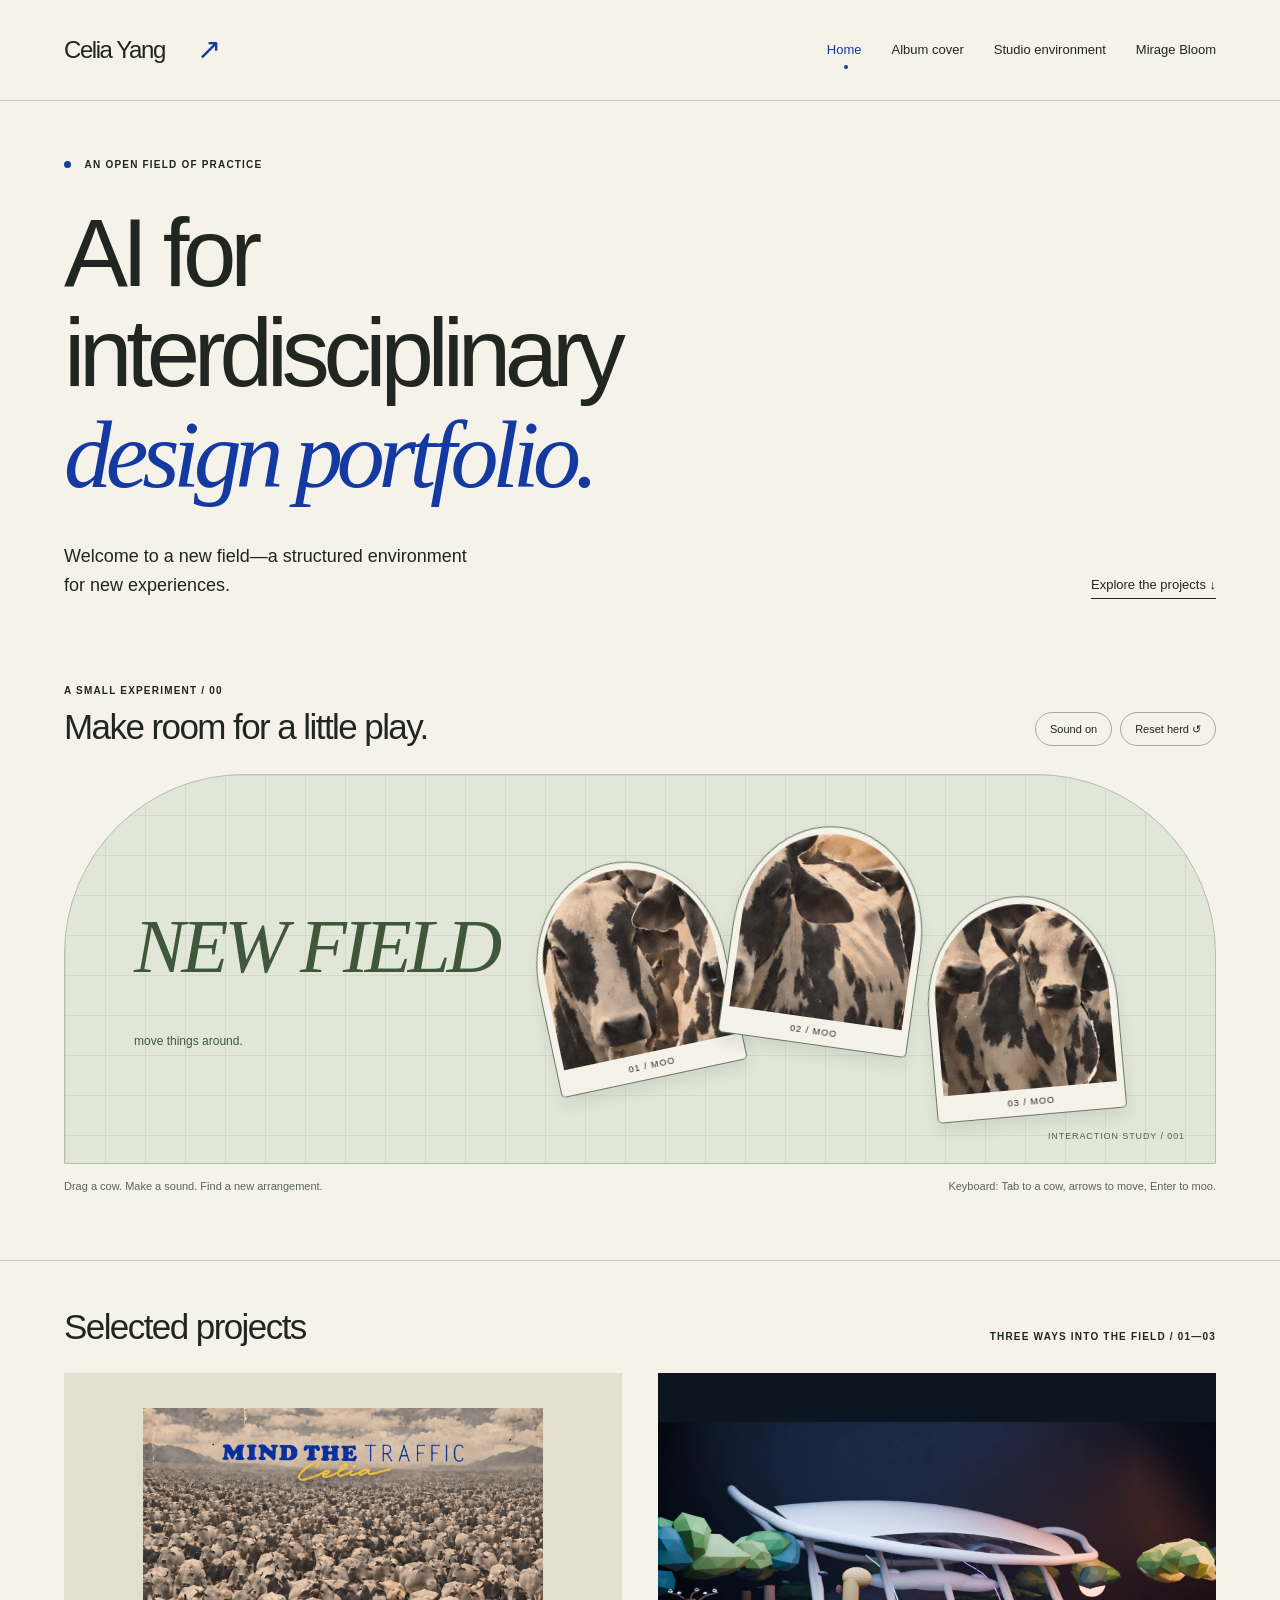
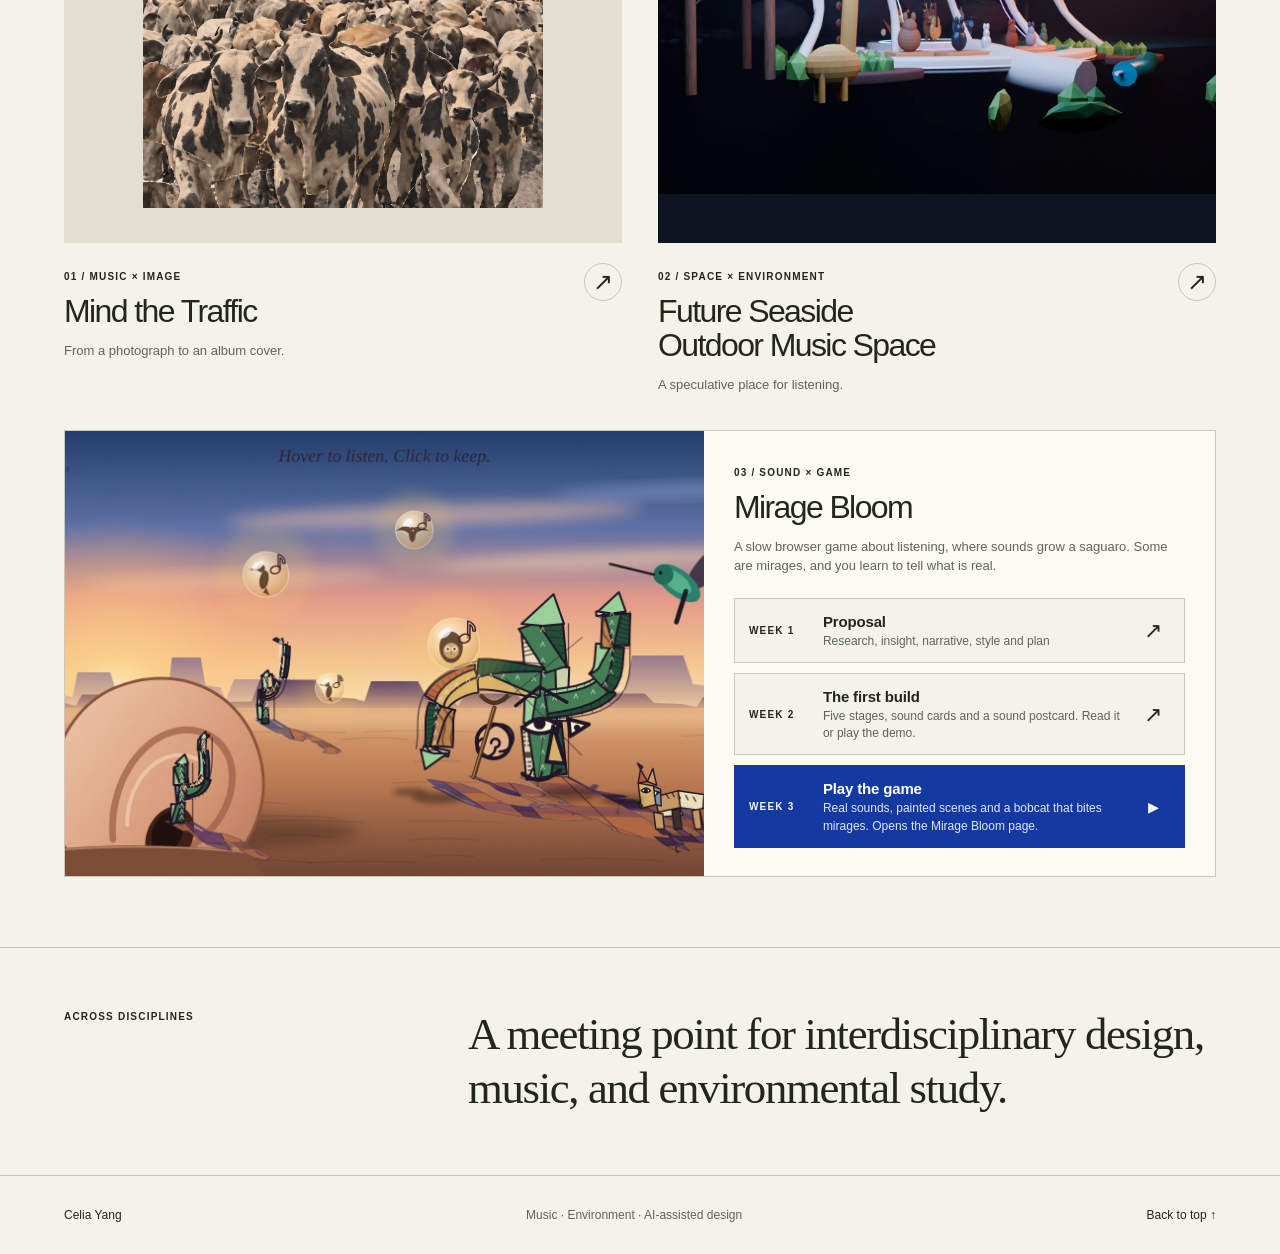
==== commit baa357ad: "Mirage Bloom: new Week 3 hub with the refined game; Week 1 proposal and Week 2 build moved to their " ====
--- a/index.html
+++ b/index.html
@@ -2,4 +2,4 @@
 <html lang="en"><head><meta charset="utf-8"><meta name="viewport" content="width=device-width,initial-scale=1"><meta name="description" content="Celia Yang’s interdisciplinary design portfolio: music, AI-assisted visual composition, and a speculative coastal music environment."><meta name="theme-color" content="#143aa2"><title>AI for interdisciplinary design portfolio — Celia Yang</title><link rel="icon" href="assets/favicon.svg" type="image/svg+xml"><link rel="stylesheet" href="assets/styles.css"><script src="assets/site.js" defer></script></head>
 <body class="page-home"><a class="skip" href="#main">Skip to content</a><header class="site-header"><a class="wordmark" href="index.html" aria-label="Celia Yang, home">Celia Yang<span class="mark" aria-hidden="true">↗</span></a><nav aria-label="Main navigation"><a href="index.html" aria-current="page">Home</a><a href="album.html">Album cover</a><a href="studio.html">Studio environment</a><a href="mirage-bloom.html">Mirage Bloom</a></nav></header><main id="main"><section class="home-intro"><div class="eyebrow"><span class="dot"></span> An open field of practice</div><h1>AI for<br>interdisciplinary<br><em>design portfolio.</em></h1><div class="intro-bottom"><p>Welcome to a new field—a structured environment for new experiences.</p><a class="text-link" href="#projects">Explore the projects ↓</a></div></section>
 <section class="cattle-section" aria-labelledby="field-title"><div class="section-heading"><div><span class="eyebrow">A small experiment / 00</span><h2 id="field-title">Make room for a little play.</h2></div><div class="sound-controls"><button class="pill" id="sound-toggle" aria-pressed="true">Sound on</button><button class="pill" id="reset-herd">Reset herd ↺</button></div></div><div id="cattle-field" class="cattle-field"><div class="field-note" aria-hidden="true">NEW FIELD<br><span>move things around.</span></div><div class="field-coordinate" aria-hidden="true">INTERACTION STUDY / 001</div><button class="cow cow-one" data-cow="1" aria-label="Cattle one. Drag to move and hear a moo. Use arrow keys to move, Enter to moo."><span class="cow-photo" aria-hidden="true"></span><span class="cow-label">01 / moo</span></button><button class="cow cow-two" data-cow="2" aria-label="Cattle two. Drag to move and hear a moo. Use arrow keys to move, Enter to moo."><span class="cow-photo" aria-hidden="true"></span><span class="cow-label">02 / moo</span></button><button class="cow cow-three" data-cow="3" aria-label="Cattle three. Drag to move and hear a moo. Use arrow keys to move, Enter to moo."><span class="cow-photo" aria-hidden="true"></span><span class="cow-label">03 / moo</span></button></div><div class="field-caption"><p>Drag a cow. Make a sound. Find a new arrangement.</p><p>Keyboard: Tab to a cow, arrows to move, Enter to moo.</p></div><p id="herd-status" class="sr-only" role="status"></p></section>
-<section id="projects" class="projects"><div class="section-heading"><h2>Selected projects</h2><span class="eyebrow">Three ways into the field / 01—03</span></div><div class="project-grid"><a class="project-card" href="album.html"><div class="project-media album-card"><img src="assets/album/final-cover.webp" alt="Mind the Traffic final cover: blue title and yellow Celia signature above a sepia landscape of cattle" width="1254" height="1254" class="cover" loading="eager" decoding="async"></div><div class="project-title"><div><span class="eyebrow">01 / Music × image</span><h3>Mind the Traffic</h3><p>From a photograph to an album cover.</p></div><span class="round-arrow" aria-hidden="true">↗</span></div></a><a class="project-card" href="studio.html"><div class="project-media studio-card"><img src="assets/studio/final-environment.webp" alt="White organic music pavilion with animal musicians and audience, a giraffe and low-poly coastal planting" width="1536" height="1024" class="" loading="eager" decoding="async"></div><div class="project-title"><div><span class="eyebrow">02 / Space × environment</span><h3>Future Seaside<br>Outdoor Music Space</h3><p>A speculative place for listening.</p></div><span class="round-arrow" aria-hidden="true">↗</span></div></a><article class="project-card wide mirage-box"><a class="project-media mirage-card" href="mirage-bloom.html" aria-label="Open the Mirage Bloom proposal"><img src="assets/mirage-bloom/mock-a-listen.jpg" alt="Surreal desert plain at dawn with a Cubist saguaro on a crutch, glass sound bubbles holding birds, and a giant ear" width="1600" height="900" loading="lazy" decoding="async"></a><div class="project-title"><div><span class="eyebrow">03 / Sound × game</span><h3>Mirage Bloom</h3><p>A slow browser game about listening, where sounds grow a saguaro. Some are mirages, and you learn to tell what is real.</p><ul class="box-dir" aria-label="Mirage Bloom directory"><li><a href="mirage-bloom.html"><span class="bd-wk">Week 1</span><span class="bd-t"><b>Proposal</b>Research, insight, narrative, style and plan</span><span class="bd-go" aria-hidden="true">↗</span></a></li><li><a class="play" href="mirage-bloom-game-week2.html"><span class="bd-wk">Week 2</span><span class="bd-t"><b>Play the demo</b>Five stages, sound cards and a sound postcard. Opens the game.</span><span class="bd-go" aria-hidden="true">▸</span></a></li><li><a class="play" href="mirage-bloom-game.html"><span class="bd-wk">Week 3</span><span class="bd-t"><b>Play the game</b>Field-recorded sounds, painted scenes and a bobcat that bites mirages. Opens the game.</span><span class="bd-go" aria-hidden="true">▸</span></a></li></ul></div></div></article></div></section><section class="closing"><span class="eyebrow">Across disciplines</span><p>A meeting point for interdisciplinary design, music, and environmental study.</p></section></main><footer><a href="index.html">Celia Yang</a><p>Music · Environment · AI-assisted design</p><a href="#main">Back to top ↑</a></footer></body></html>+<section id="projects" class="projects"><div class="section-heading"><h2>Selected projects</h2><span class="eyebrow">Three ways into the field / 01—03</span></div><div class="project-grid"><a class="project-card" href="album.html"><div class="project-media album-card"><img src="assets/album/final-cover.webp" alt="Mind the Traffic final cover: blue title and yellow Celia signature above a sepia landscape of cattle" width="1254" height="1254" class="cover" loading="eager" decoding="async"></div><div class="project-title"><div><span class="eyebrow">01 / Music × image</span><h3>Mind the Traffic</h3><p>From a photograph to an album cover.</p></div><span class="round-arrow" aria-hidden="true">↗</span></div></a><a class="project-card" href="studio.html"><div class="project-media studio-card"><img src="assets/studio/final-environment.webp" alt="White organic music pavilion with animal musicians and audience, a giraffe and low-poly coastal planting" width="1536" height="1024" class="" loading="eager" decoding="async"></div><div class="project-title"><div><span class="eyebrow">02 / Space × environment</span><h3>Future Seaside<br>Outdoor Music Space</h3><p>A speculative place for listening.</p></div><span class="round-arrow" aria-hidden="true">↗</span></div></a><article class="project-card wide mirage-box"><a class="project-media mirage-card" href="mirage-bloom.html" aria-label="Open the Mirage Bloom proposal"><img src="assets/mirage-bloom/mock-a-listen.jpg" alt="Surreal desert plain at dawn with a Cubist saguaro on a crutch, glass sound bubbles holding birds, and a giant ear" width="1600" height="900" loading="lazy" decoding="async"></a><div class="project-title"><div><span class="eyebrow">03 / Sound × game</span><h3>Mirage Bloom</h3><p>A slow browser game about listening, where sounds grow a saguaro. Some are mirages, and you learn to tell what is real.</p><ul class="box-dir" aria-label="Mirage Bloom directory"><li><a href="mirage-bloom-week1.html"><span class="bd-wk">Week 1</span><span class="bd-t"><b>Proposal</b>Research, insight, narrative, style and plan</span><span class="bd-go" aria-hidden="true">↗</span></a></li><li><a href="mirage-bloom-week2.html"><span class="bd-wk">Week 2</span><span class="bd-t"><b>The first build</b>Five stages, sound cards and a sound postcard. Read it or play the demo.</span><span class="bd-go" aria-hidden="true">↗</span></a></li><li><a class="play" href="mirage-bloom.html"><span class="bd-wk">Week 3</span><span class="bd-t"><b>Play the game</b>Real sounds, painted scenes and a bobcat that bites mirages. Opens the Mirage Bloom page.</span><span class="bd-go" aria-hidden="true">▸</span></a></li></ul></div></div></article></div></section><section class="closing"><span class="eyebrow">Across disciplines</span><p>A meeting point for interdisciplinary design, music, and environmental study.</p></section></main><footer><a href="index.html">Celia Yang</a><p>Music · Environment · AI-assisted design</p><a href="#main">Back to top ↑</a></footer></body></html>
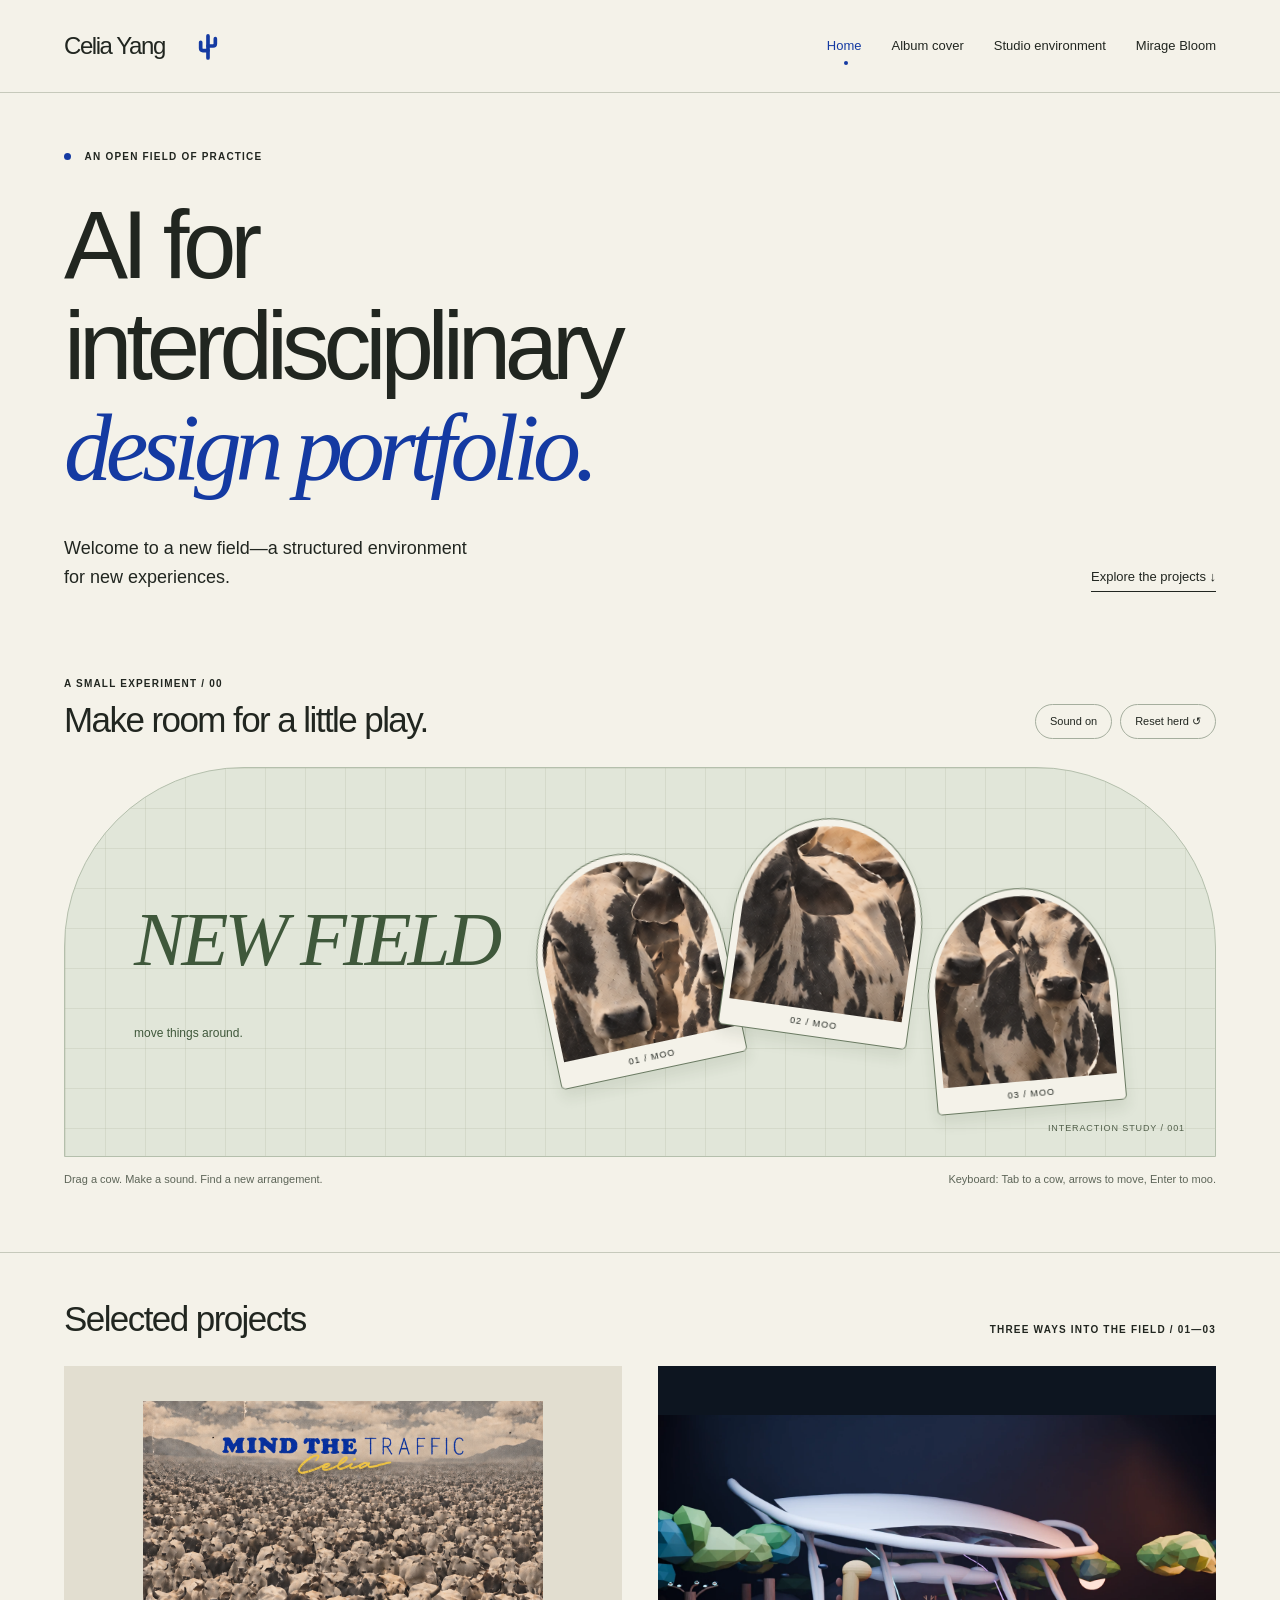
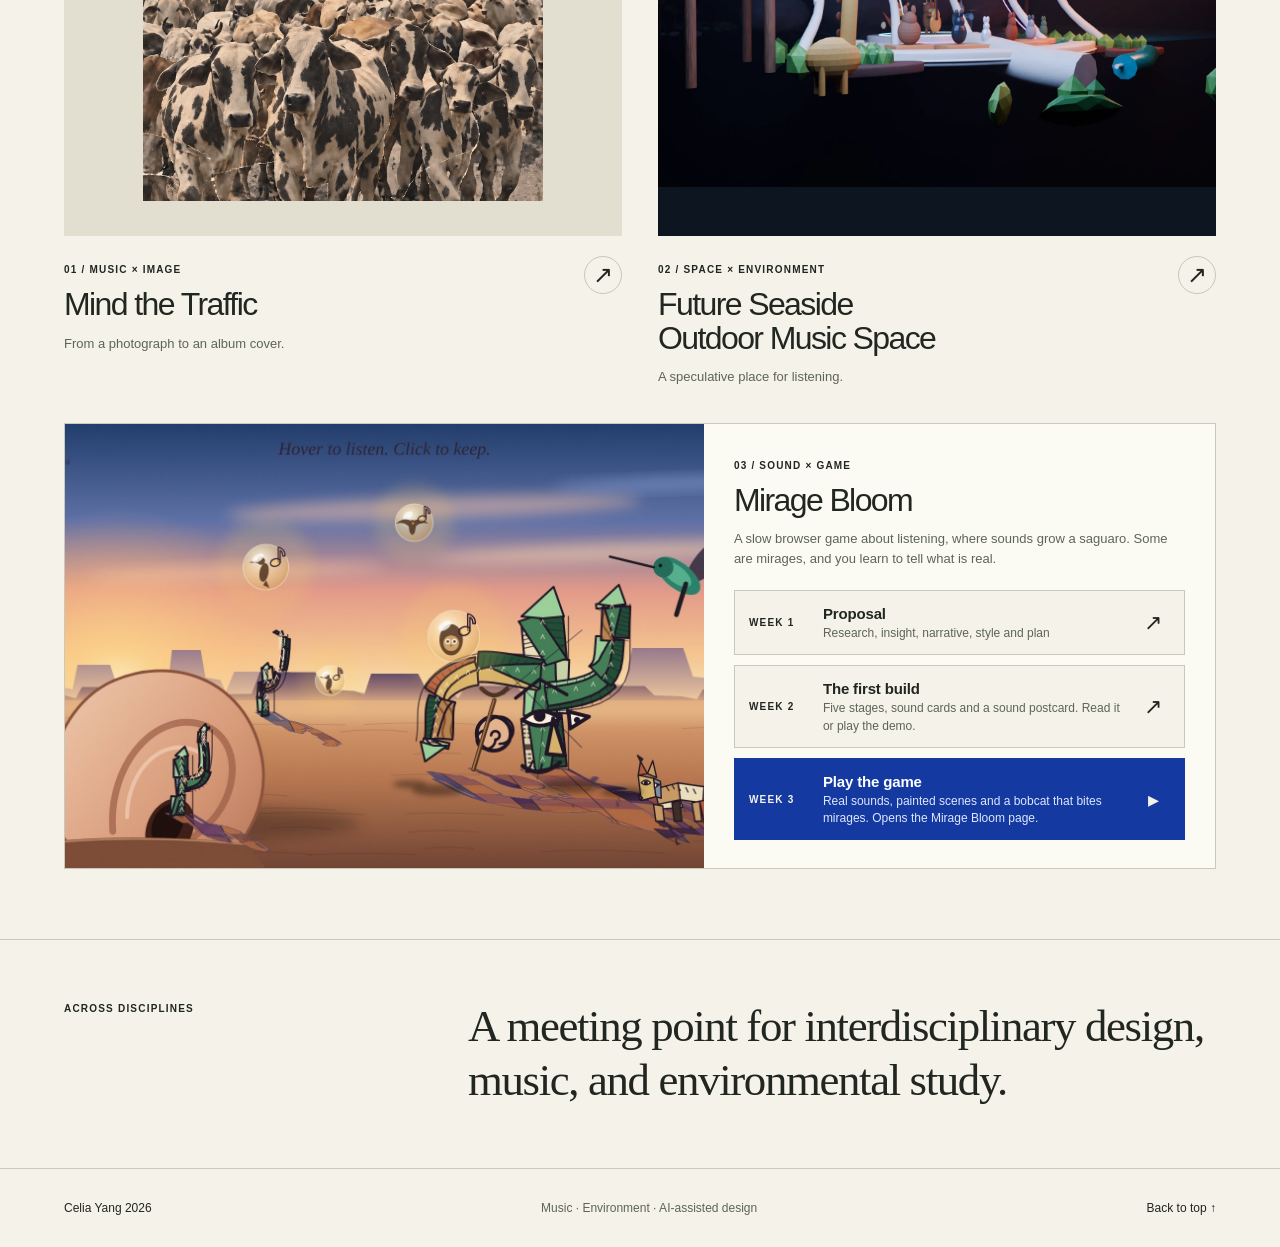
==== commit 0bb812be: "Portfolio: saguaro icon replaces the arrow in the wordmark; add 2026 to the footer Co-Authored-By: C" ====
--- a/index.html
+++ b/index.html
@@ -1,5 +1,5 @@
 <!doctype html>
 <html lang="en"><head><meta charset="utf-8"><meta name="viewport" content="width=device-width,initial-scale=1"><meta name="description" content="Celia Yang’s interdisciplinary design portfolio: music, AI-assisted visual composition, and a speculative coastal music environment."><meta name="theme-color" content="#143aa2"><title>AI for interdisciplinary design portfolio — Celia Yang</title><link rel="icon" href="assets/favicon.svg" type="image/svg+xml"><link rel="stylesheet" href="assets/styles.css"><script src="assets/site.js" defer></script></head>
-<body class="page-home"><a class="skip" href="#main">Skip to content</a><header class="site-header"><a class="wordmark" href="index.html" aria-label="Celia Yang, home">Celia Yang<span class="mark" aria-hidden="true">↗</span></a><nav aria-label="Main navigation"><a href="index.html" aria-current="page">Home</a><a href="album.html">Album cover</a><a href="studio.html">Studio environment</a><a href="mirage-bloom.html">Mirage Bloom</a></nav></header><main id="main"><section class="home-intro"><div class="eyebrow"><span class="dot"></span> An open field of practice</div><h1>AI for<br>interdisciplinary<br><em>design portfolio.</em></h1><div class="intro-bottom"><p>Welcome to a new field—a structured environment for new experiences.</p><a class="text-link" href="#projects">Explore the projects ↓</a></div></section>
+<body class="page-home"><a class="skip" href="#main">Skip to content</a><header class="site-header"><a class="wordmark" href="index.html" aria-label="Celia Yang, home">Celia Yang<span class="mark" aria-hidden="true"><svg viewBox="0 0 24 32" width="22" height="30" fill="none" stroke="currentColor" stroke-width="4" stroke-linecap="round" stroke-linejoin="round" focusable="false"><path d="M12 29V5"/><path d="M12 21H6.5Q4 21 4 18.5V12"/><path d="M12 16h5.5q2.5 0 2.5-2.5V8"/></svg></span></a><nav aria-label="Main navigation"><a href="index.html" aria-current="page">Home</a><a href="album.html">Album cover</a><a href="studio.html">Studio environment</a><a href="mirage-bloom.html">Mirage Bloom</a></nav></header><main id="main"><section class="home-intro"><div class="eyebrow"><span class="dot"></span> An open field of practice</div><h1>AI for<br>interdisciplinary<br><em>design portfolio.</em></h1><div class="intro-bottom"><p>Welcome to a new field—a structured environment for new experiences.</p><a class="text-link" href="#projects">Explore the projects ↓</a></div></section>
 <section class="cattle-section" aria-labelledby="field-title"><div class="section-heading"><div><span class="eyebrow">A small experiment / 00</span><h2 id="field-title">Make room for a little play.</h2></div><div class="sound-controls"><button class="pill" id="sound-toggle" aria-pressed="true">Sound on</button><button class="pill" id="reset-herd">Reset herd ↺</button></div></div><div id="cattle-field" class="cattle-field"><div class="field-note" aria-hidden="true">NEW FIELD<br><span>move things around.</span></div><div class="field-coordinate" aria-hidden="true">INTERACTION STUDY / 001</div><button class="cow cow-one" data-cow="1" aria-label="Cattle one. Drag to move and hear a moo. Use arrow keys to move, Enter to moo."><span class="cow-photo" aria-hidden="true"></span><span class="cow-label">01 / moo</span></button><button class="cow cow-two" data-cow="2" aria-label="Cattle two. Drag to move and hear a moo. Use arrow keys to move, Enter to moo."><span class="cow-photo" aria-hidden="true"></span><span class="cow-label">02 / moo</span></button><button class="cow cow-three" data-cow="3" aria-label="Cattle three. Drag to move and hear a moo. Use arrow keys to move, Enter to moo."><span class="cow-photo" aria-hidden="true"></span><span class="cow-label">03 / moo</span></button></div><div class="field-caption"><p>Drag a cow. Make a sound. Find a new arrangement.</p><p>Keyboard: Tab to a cow, arrows to move, Enter to moo.</p></div><p id="herd-status" class="sr-only" role="status"></p></section>
-<section id="projects" class="projects"><div class="section-heading"><h2>Selected projects</h2><span class="eyebrow">Three ways into the field / 01—03</span></div><div class="project-grid"><a class="project-card" href="album.html"><div class="project-media album-card"><img src="assets/album/final-cover.webp" alt="Mind the Traffic final cover: blue title and yellow Celia signature above a sepia landscape of cattle" width="1254" height="1254" class="cover" loading="eager" decoding="async"></div><div class="project-title"><div><span class="eyebrow">01 / Music × image</span><h3>Mind the Traffic</h3><p>From a photograph to an album cover.</p></div><span class="round-arrow" aria-hidden="true">↗</span></div></a><a class="project-card" href="studio.html"><div class="project-media studio-card"><img src="assets/studio/final-environment.webp" alt="White organic music pavilion with animal musicians and audience, a giraffe and low-poly coastal planting" width="1536" height="1024" class="" loading="eager" decoding="async"></div><div class="project-title"><div><span class="eyebrow">02 / Space × environment</span><h3>Future Seaside<br>Outdoor Music Space</h3><p>A speculative place for listening.</p></div><span class="round-arrow" aria-hidden="true">↗</span></div></a><article class="project-card wide mirage-box"><a class="project-media mirage-card" href="mirage-bloom.html" aria-label="Open the Mirage Bloom proposal"><img src="assets/mirage-bloom/mock-a-listen.jpg" alt="Surreal desert plain at dawn with a Cubist saguaro on a crutch, glass sound bubbles holding birds, and a giant ear" width="1600" height="900" loading="lazy" decoding="async"></a><div class="project-title"><div><span class="eyebrow">03 / Sound × game</span><h3>Mirage Bloom</h3><p>A slow browser game about listening, where sounds grow a saguaro. Some are mirages, and you learn to tell what is real.</p><ul class="box-dir" aria-label="Mirage Bloom directory"><li><a href="mirage-bloom-week1.html"><span class="bd-wk">Week 1</span><span class="bd-t"><b>Proposal</b>Research, insight, narrative, style and plan</span><span class="bd-go" aria-hidden="true">↗</span></a></li><li><a href="mirage-bloom-week2.html"><span class="bd-wk">Week 2</span><span class="bd-t"><b>The first build</b>Five stages, sound cards and a sound postcard. Read it or play the demo.</span><span class="bd-go" aria-hidden="true">↗</span></a></li><li><a class="play" href="mirage-bloom.html"><span class="bd-wk">Week 3</span><span class="bd-t"><b>Play the game</b>Real sounds, painted scenes and a bobcat that bites mirages. Opens the Mirage Bloom page.</span><span class="bd-go" aria-hidden="true">▸</span></a></li></ul></div></div></article></div></section><section class="closing"><span class="eyebrow">Across disciplines</span><p>A meeting point for interdisciplinary design, music, and environmental study.</p></section></main><footer><a href="index.html">Celia Yang</a><p>Music · Environment · AI-assisted design</p><a href="#main">Back to top ↑</a></footer></body></html>+<section id="projects" class="projects"><div class="section-heading"><h2>Selected projects</h2><span class="eyebrow">Three ways into the field / 01—03</span></div><div class="project-grid"><a class="project-card" href="album.html"><div class="project-media album-card"><img src="assets/album/final-cover.webp" alt="Mind the Traffic final cover: blue title and yellow Celia signature above a sepia landscape of cattle" width="1254" height="1254" class="cover" loading="eager" decoding="async"></div><div class="project-title"><div><span class="eyebrow">01 / Music × image</span><h3>Mind the Traffic</h3><p>From a photograph to an album cover.</p></div><span class="round-arrow" aria-hidden="true">↗</span></div></a><a class="project-card" href="studio.html"><div class="project-media studio-card"><img src="assets/studio/final-environment.webp" alt="White organic music pavilion with animal musicians and audience, a giraffe and low-poly coastal planting" width="1536" height="1024" class="" loading="eager" decoding="async"></div><div class="project-title"><div><span class="eyebrow">02 / Space × environment</span><h3>Future Seaside<br>Outdoor Music Space</h3><p>A speculative place for listening.</p></div><span class="round-arrow" aria-hidden="true">↗</span></div></a><article class="project-card wide mirage-box"><a class="project-media mirage-card" href="mirage-bloom.html" aria-label="Open the Mirage Bloom proposal"><img src="assets/mirage-bloom/mock-a-listen.jpg" alt="Surreal desert plain at dawn with a Cubist saguaro on a crutch, glass sound bubbles holding birds, and a giant ear" width="1600" height="900" loading="lazy" decoding="async"></a><div class="project-title"><div><span class="eyebrow">03 / Sound × game</span><h3>Mirage Bloom</h3><p>A slow browser game about listening, where sounds grow a saguaro. Some are mirages, and you learn to tell what is real.</p><ul class="box-dir" aria-label="Mirage Bloom directory"><li><a href="mirage-bloom-week1.html"><span class="bd-wk">Week 1</span><span class="bd-t"><b>Proposal</b>Research, insight, narrative, style and plan</span><span class="bd-go" aria-hidden="true">↗</span></a></li><li><a href="mirage-bloom-week2.html"><span class="bd-wk">Week 2</span><span class="bd-t"><b>The first build</b>Five stages, sound cards and a sound postcard. Read it or play the demo.</span><span class="bd-go" aria-hidden="true">↗</span></a></li><li><a class="play" href="mirage-bloom.html"><span class="bd-wk">Week 3</span><span class="bd-t"><b>Play the game</b>Real sounds, painted scenes and a bobcat that bites mirages. Opens the Mirage Bloom page.</span><span class="bd-go" aria-hidden="true">▸</span></a></li></ul></div></div></article></div></section><section class="closing"><span class="eyebrow">Across disciplines</span><p>A meeting point for interdisciplinary design, music, and environmental study.</p></section></main><footer><a href="index.html">Celia Yang 2026</a><p>Music · Environment · AI-assisted design</p><a href="#main">Back to top ↑</a></footer></body></html>
--- a/assets/styles.css
+++ b/assets/styles.css
@@ -1,4 +1,4 @@
-:root{--paper:#f4f2e9;--ink:#212620;--blue:#143aa2;--line:#c6c9bb;--soft:#e5e8df;--muted:#5d6558;--serif:Georgia,'Times New Roman',serif}*{box-sizing:border-box}html{scroll-behavior:smooth;scroll-padding-top:24px}body{margin:0;background:var(--paper);color:var(--ink);font-family:Arial,Helvetica,sans-serif;line-height:1.5}a{color:inherit;text-decoration:none}button{font:inherit;color:inherit;cursor:pointer}a,button{-webkit-tap-highlight-color:transparent}a:focus-visible,button:focus-visible,summary:focus-visible{outline:3px solid var(--blue);outline-offset:5px}img{display:block;width:100%;height:auto}figure{margin:0}figcaption{font-size:12px;line-height:1.55;color:var(--muted);margin-top:12px}h1,h2,h3,p{margin:0}h1,h2,h3{font-weight:400;letter-spacing:-.05em;line-height:1.05}h1{font-size:clamp(52px,7.5vw,112px)}h2{font-size:clamp(34px,4.2vw,62px)}h3{font-size:32px}em{font-family:var(--serif);font-weight:400}.site-header,main,footer{max-width:1440px;margin:auto}.site-header{display:flex;justify-content:space-between;align-items:center;padding:28px 5vw;border-bottom:1px solid var(--line);gap:30px}.wordmark{display:flex;align-items:center;gap:32px;font-size:24px;letter-spacing:-.06em}.mark{color:var(--blue);font-size:29px}nav{display:flex;align-items:center;gap:30px;font-size:13px}nav a{padding:6px 0;position:relative}nav a[aria-current=page]{color:var(--blue)}nav a[aria-current=page]:after{content:'';position:absolute;height:4px;width:4px;background:var(--blue);border-radius:50%;bottom:-3px;left:50%}nav a:hover,.text-link:hover{color:var(--blue)}.eyebrow{text-transform:uppercase;letter-spacing:.12em;font-size:10px;font-weight:600;line-height:1.7}.dot{display:inline-block;width:7px;height:7px;background:var(--blue);border-radius:100%;margin-right:10px}.home-intro{padding:55px 5vw 48px}.home-intro h1{margin-top:30px;max-width:1100px;letter-spacing:-.065em}.home-intro h1 em{color:var(--blue)}.intro-bottom{display:flex;justify-content:space-between;align-items:end;margin-top:36px;gap:40px}.intro-bottom p{max-width:420px;font-size:18px;line-height:1.6}.text-link{font-size:13px;border-bottom:1px solid currentColor;padding-bottom:4px;display:inline-block;width:fit-content}.cattle-section{padding:30px 5vw 65px}.section-heading{display:flex;justify-content:space-between;align-items:end;gap:30px;margin-bottom:28px}.section-heading h2{font-size:35px;letter-spacing:-.045em}.section-heading .eyebrow+h2{margin-top:8px}.sound-controls{display:flex;gap:8px}.pill{border:1px solid #a5ae9e;background:transparent;padding:8px 14px;border-radius:30px;font-size:11px;white-space:nowrap}.pill:hover{background:var(--ink);color:var(--paper)}.cattle-field{position:relative;min-height:390px;overflow:hidden;border:1px solid #b4bfac;border-radius:180px 180px 0 0;background-color:#e1e6d9;background-image:linear-gradient(#adb69c40 1px,transparent 1px),linear-gradient(90deg,#adb69c40 1px,transparent 1px);background-size:40px 40px}.field-note{position:absolute;left:6%;top:35%;color:#3f583b;font-size:clamp(35px,6vw,85px);line-height:.95;font-family:var(--serif);font-style:italic;letter-spacing:-.05em;pointer-events:none}.field-note span{font:12px Arial;letter-spacing:0}.field-coordinate{position:absolute;right:30px;bottom:20px;letter-spacing:.1em;font-size:9px;color:#52604b}.cow{position:absolute;width:clamp(115px,15vw,190px);height:clamp(145px,18vw,220px);background:var(--paper);border:1px solid #697961;padding:7px 7px 0;box-shadow:0 9px 14px #263e2518;touch-action:none;user-select:none;cursor:grab;will-change:transform;border-radius:50% 50% 5px 5px}.cow-photo{display:block;width:100%;height:calc(100% - 26px);border-radius:50% 50% 0 0;background-image:url('album/final-cover.webp');background-size:450%;background-repeat:no-repeat;pointer-events:none}.cow-label{display:block;font-size:9px;text-transform:uppercase;letter-spacing:.12em;line-height:26px;pointer-events:none}.cow-one{left:41%;top:22%;rotate:-12deg}.cow-one .cow-photo{background-position:20% 78%}.cow-two{left:58%;top:13%;rotate:8deg}.cow-two .cow-photo{background-position:52% 73%}.cow-three{left:75%;top:31%;rotate:-5deg}.cow-three .cow-photo{background-position:82% 84%}.cow.dragging{cursor:grabbing;box-shadow:0 15px 20px #263e2535;rotate:0deg}.cow.mooing .cow-label{color:var(--blue);font-weight:bold}.field-caption{display:flex;justify-content:space-between;gap:24px;margin-top:14px;font-size:11px;color:var(--muted)}.projects{padding:48px 5vw 70px;border-top:1px solid var(--line)}.project-grid{display:grid;grid-template-columns:1fr 1fr;gap:36px}.project-media{height:470px;display:flex;align-items:center;justify-content:center;overflow:hidden}.album-card{background:#e2ded0;padding:35px}.album-card img{height:100%;width:auto;max-width:100%;object-fit:contain}.studio-card{background:#0d1520;padding:0}.studio-card img{width:100%;height:auto}.project-title{display:flex;justify-content:space-between;align-items:start;margin-top:20px;gap:15px}.project-title h3{margin:8px 0 12px}.project-title p{font-size:13px;color:var(--muted)}.round-arrow{width:38px;height:38px;display:grid;place-items:center;border:1px solid var(--line);border-radius:50%;font-size:24px;flex-shrink:0}.project-card:hover .round-arrow{background:var(--blue);color:white;border-color:var(--blue)}.closing{border-top:1px solid var(--line);padding:60px 5vw;display:grid;grid-template-columns:1fr 2fr;gap:30px}.closing p{font-family:var(--serif);font-size:clamp(28px,3.5vw,45px);line-height:1.2;letter-spacing:-.03em}footer{padding:30px 5vw;display:flex;justify-content:space-between;align-items:center;border-top:1px solid var(--line);font-size:12px;gap:20px}footer p{color:var(--muted)}.skip{position:fixed;top:-100px;left:20px;background:var(--blue);color:white;padding:12px;z-index:100}.skip:focus{top:10px}.sr-only{position:absolute;width:1px;height:1px;overflow:hidden;clip:rect(0,0,0,0);white-space:nowrap}.project-opening{padding:54px 5vw 60px;display:grid;grid-template-columns:.72fr 1.28fr;gap:65px;align-items:start}.project-side>.eyebrow{display:block;margin:60px 0 18px}.project-side h1{font-size:clamp(54px,6.5vw,90px)}.project-deck{font-size:17px;max-width:340px;margin-top:27px;line-height:1.65;color:var(--muted)}dl{margin:35px 0;display:grid;gap:12px}dl div{display:grid;grid-template-columns:110px 1fr;gap:8px;font-size:11px}dt{color:var(--muted)}dd{margin:0}.final-art img{height:auto;width:100%;object-fit:contain}.band{padding:42px 5vw;display:grid;grid-template-columns:1fr 1fr;gap:30px;background:var(--blue);color:var(--paper)}.band h2{font-size:34px;max-width:400px;margin:10px 0}.band p{font-size:13px}.listen-actions{align-self:center;display:flex;flex-wrap:wrap;gap:18px;align-items:center}.solid-button{padding:13px 18px;background:var(--paper);color:var(--blue);border:1px solid var(--paper);font-size:12px}.solid-button:disabled{opacity:.7;cursor:default}.small{font-size:11px!important;line-height:1.6}.listen-actions .small{width:100%;opacity:.85}.song-player{grid-column:1/-1}.song-player iframe{width:100%;height:166px;border:0}.process-section{padding:70px 5vw;border-bottom:1px solid var(--line)}.process-heading{display:grid;grid-template-columns:.4fr 1.2fr 1fr;gap:35px;margin-bottom:40px}.process-heading h2{font-size:clamp(32px,3.5vw,48px)}.process-heading p{color:var(--muted);font-size:15px;line-height:1.75}.two-up{display:grid;grid-template-columns:1fr 1fr;gap:32px;align-items:start}.two-up img{height:auto;object-fit:contain}.composition-grid{display:grid;grid-template-columns:.65fr 1fr 1fr;gap:30px;align-items:start}.composition-grid img{max-height:480px;object-fit:contain}.source-photo img{width:100%;max-height:480px;object-fit:contain}.reflection{display:grid;grid-template-columns:.4fr 2.2fr;gap:35px;border-top:1px solid var(--line);margin-top:44px;padding-top:30px}.reflection p{font-family:var(--serif);font-size:27px;line-height:1.4;letter-spacing:-.02em;max-width:850px}.process-details{margin-top:38px;border-top:1px solid var(--line);border-bottom:1px solid var(--line);padding:20px 0}.process-details summary{cursor:pointer;font-size:14px;display:flex;justify-content:space-between;gap:15px;list-style:none}.process-details summary::-webkit-details-marker{display:none}.process-details[open] .two-up{margin-top:24px}.next-project{padding:60px 5vw;display:flex;justify-content:space-between;gap:30px;background:#e3e8da}.next-project h2{margin:15px 0 20px}.next-project>span{font-size:80px;color:var(--blue);align-self:center}.next-project p{font-size:14px;color:var(--muted)}.next-project:hover{background:#d9e1cc}.studio-opening{padding:45px 5vw 0}.project-topline{display:flex;justify-content:space-between;align-items:center;gap:20px;margin-bottom:36px}.studio-opening h1{font-size:clamp(48px,6.5vw,91px);margin-bottom:36px}.studio-opening h1 em{color:var(--blue)}.studio-hero img{width:100%;height:auto}.studio-description{display:grid;grid-template-columns:1fr 2fr;gap:45px;padding:42px 0 48px;border-bottom:1px solid var(--line);margin-top:10px}.studio-description p{font-size:20px;line-height:1.7;letter-spacing:-.02em;max-width:820px}.walkthrough-section{padding:50px 5vw 60px}video{display:block;width:100%;height:auto;aspect-ratio:16/9;background:#0d1520;object-fit:contain}.walkthrough-section .field-caption{align-items:start}.comparison-stack{display:grid;gap:36px}.comparison-stack figure{max-width:100%}.comparison-stack img{height:auto;width:100%}[hidden]{display:none!important}
+:root{--paper:#f4f2e9;--ink:#212620;--blue:#143aa2;--line:#c6c9bb;--soft:#e5e8df;--muted:#5d6558;--serif:Georgia,'Times New Roman',serif}*{box-sizing:border-box}html{scroll-behavior:smooth;scroll-padding-top:24px}body{margin:0;background:var(--paper);color:var(--ink);font-family:Arial,Helvetica,sans-serif;line-height:1.5}a{color:inherit;text-decoration:none}button{font:inherit;color:inherit;cursor:pointer}a,button{-webkit-tap-highlight-color:transparent}a:focus-visible,button:focus-visible,summary:focus-visible{outline:3px solid var(--blue);outline-offset:5px}img{display:block;width:100%;height:auto}figure{margin:0}figcaption{font-size:12px;line-height:1.55;color:var(--muted);margin-top:12px}h1,h2,h3,p{margin:0}h1,h2,h3{font-weight:400;letter-spacing:-.05em;line-height:1.05}h1{font-size:clamp(52px,7.5vw,112px)}h2{font-size:clamp(34px,4.2vw,62px)}h3{font-size:32px}em{font-family:var(--serif);font-weight:400}.site-header,main,footer{max-width:1440px;margin:auto}.site-header{display:flex;justify-content:space-between;align-items:center;padding:28px 5vw;border-bottom:1px solid var(--line);gap:30px}.wordmark{display:flex;align-items:center;gap:32px;font-size:24px;letter-spacing:-.06em}.mark{color:var(--blue);font-size:29px;display:inline-flex;align-items:center}.mark svg{display:block;width:22px;height:30px}nav{display:flex;align-items:center;gap:30px;font-size:13px}nav a{padding:6px 0;position:relative}nav a[aria-current=page]{color:var(--blue)}nav a[aria-current=page]:after{content:'';position:absolute;height:4px;width:4px;background:var(--blue);border-radius:50%;bottom:-3px;left:50%}nav a:hover,.text-link:hover{color:var(--blue)}.eyebrow{text-transform:uppercase;letter-spacing:.12em;font-size:10px;font-weight:600;line-height:1.7}.dot{display:inline-block;width:7px;height:7px;background:var(--blue);border-radius:100%;margin-right:10px}.home-intro{padding:55px 5vw 48px}.home-intro h1{margin-top:30px;max-width:1100px;letter-spacing:-.065em}.home-intro h1 em{color:var(--blue)}.intro-bottom{display:flex;justify-content:space-between;align-items:end;margin-top:36px;gap:40px}.intro-bottom p{max-width:420px;font-size:18px;line-height:1.6}.text-link{font-size:13px;border-bottom:1px solid currentColor;padding-bottom:4px;display:inline-block;width:fit-content}.cattle-section{padding:30px 5vw 65px}.section-heading{display:flex;justify-content:space-between;align-items:end;gap:30px;margin-bottom:28px}.section-heading h2{font-size:35px;letter-spacing:-.045em}.section-heading .eyebrow+h2{margin-top:8px}.sound-controls{display:flex;gap:8px}.pill{border:1px solid #a5ae9e;background:transparent;padding:8px 14px;border-radius:30px;font-size:11px;white-space:nowrap}.pill:hover{background:var(--ink);color:var(--paper)}.cattle-field{position:relative;min-height:390px;overflow:hidden;border:1px solid #b4bfac;border-radius:180px 180px 0 0;background-color:#e1e6d9;background-image:linear-gradient(#adb69c40 1px,transparent 1px),linear-gradient(90deg,#adb69c40 1px,transparent 1px);background-size:40px 40px}.field-note{position:absolute;left:6%;top:35%;color:#3f583b;font-size:clamp(35px,6vw,85px);line-height:.95;font-family:var(--serif);font-style:italic;letter-spacing:-.05em;pointer-events:none}.field-note span{font:12px Arial;letter-spacing:0}.field-coordinate{position:absolute;right:30px;bottom:20px;letter-spacing:.1em;font-size:9px;color:#52604b}.cow{position:absolute;width:clamp(115px,15vw,190px);height:clamp(145px,18vw,220px);background:var(--paper);border:1px solid #697961;padding:7px 7px 0;box-shadow:0 9px 14px #263e2518;touch-action:none;user-select:none;cursor:grab;will-change:transform;border-radius:50% 50% 5px 5px}.cow-photo{display:block;width:100%;height:calc(100% - 26px);border-radius:50% 50% 0 0;background-image:url('album/final-cover.webp');background-size:450%;background-repeat:no-repeat;pointer-events:none}.cow-label{display:block;font-size:9px;text-transform:uppercase;letter-spacing:.12em;line-height:26px;pointer-events:none}.cow-one{left:41%;top:22%;rotate:-12deg}.cow-one .cow-photo{background-position:20% 78%}.cow-two{left:58%;top:13%;rotate:8deg}.cow-two .cow-photo{background-position:52% 73%}.cow-three{left:75%;top:31%;rotate:-5deg}.cow-three .cow-photo{background-position:82% 84%}.cow.dragging{cursor:grabbing;box-shadow:0 15px 20px #263e2535;rotate:0deg}.cow.mooing .cow-label{color:var(--blue);font-weight:bold}.field-caption{display:flex;justify-content:space-between;gap:24px;margin-top:14px;font-size:11px;color:var(--muted)}.projects{padding:48px 5vw 70px;border-top:1px solid var(--line)}.project-grid{display:grid;grid-template-columns:1fr 1fr;gap:36px}.project-media{height:470px;display:flex;align-items:center;justify-content:center;overflow:hidden}.album-card{background:#e2ded0;padding:35px}.album-card img{height:100%;width:auto;max-width:100%;object-fit:contain}.studio-card{background:#0d1520;padding:0}.studio-card img{width:100%;height:auto}.project-title{display:flex;justify-content:space-between;align-items:start;margin-top:20px;gap:15px}.project-title h3{margin:8px 0 12px}.project-title p{font-size:13px;color:var(--muted)}.round-arrow{width:38px;height:38px;display:grid;place-items:center;border:1px solid var(--line);border-radius:50%;font-size:24px;flex-shrink:0}.project-card:hover .round-arrow{background:var(--blue);color:white;border-color:var(--blue)}.closing{border-top:1px solid var(--line);padding:60px 5vw;display:grid;grid-template-columns:1fr 2fr;gap:30px}.closing p{font-family:var(--serif);font-size:clamp(28px,3.5vw,45px);line-height:1.2;letter-spacing:-.03em}footer{padding:30px 5vw;display:flex;justify-content:space-between;align-items:center;border-top:1px solid var(--line);font-size:12px;gap:20px}footer p{color:var(--muted)}.skip{position:fixed;top:-100px;left:20px;background:var(--blue);color:white;padding:12px;z-index:100}.skip:focus{top:10px}.sr-only{position:absolute;width:1px;height:1px;overflow:hidden;clip:rect(0,0,0,0);white-space:nowrap}.project-opening{padding:54px 5vw 60px;display:grid;grid-template-columns:.72fr 1.28fr;gap:65px;align-items:start}.project-side>.eyebrow{display:block;margin:60px 0 18px}.project-side h1{font-size:clamp(54px,6.5vw,90px)}.project-deck{font-size:17px;max-width:340px;margin-top:27px;line-height:1.65;color:var(--muted)}dl{margin:35px 0;display:grid;gap:12px}dl div{display:grid;grid-template-columns:110px 1fr;gap:8px;font-size:11px}dt{color:var(--muted)}dd{margin:0}.final-art img{height:auto;width:100%;object-fit:contain}.band{padding:42px 5vw;display:grid;grid-template-columns:1fr 1fr;gap:30px;background:var(--blue);color:var(--paper)}.band h2{font-size:34px;max-width:400px;margin:10px 0}.band p{font-size:13px}.listen-actions{align-self:center;display:flex;flex-wrap:wrap;gap:18px;align-items:center}.solid-button{padding:13px 18px;background:var(--paper);color:var(--blue);border:1px solid var(--paper);font-size:12px}.solid-button:disabled{opacity:.7;cursor:default}.small{font-size:11px!important;line-height:1.6}.listen-actions .small{width:100%;opacity:.85}.song-player{grid-column:1/-1}.song-player iframe{width:100%;height:166px;border:0}.process-section{padding:70px 5vw;border-bottom:1px solid var(--line)}.process-heading{display:grid;grid-template-columns:.4fr 1.2fr 1fr;gap:35px;margin-bottom:40px}.process-heading h2{font-size:clamp(32px,3.5vw,48px)}.process-heading p{color:var(--muted);font-size:15px;line-height:1.75}.two-up{display:grid;grid-template-columns:1fr 1fr;gap:32px;align-items:start}.two-up img{height:auto;object-fit:contain}.composition-grid{display:grid;grid-template-columns:.65fr 1fr 1fr;gap:30px;align-items:start}.composition-grid img{max-height:480px;object-fit:contain}.source-photo img{width:100%;max-height:480px;object-fit:contain}.reflection{display:grid;grid-template-columns:.4fr 2.2fr;gap:35px;border-top:1px solid var(--line);margin-top:44px;padding-top:30px}.reflection p{font-family:var(--serif);font-size:27px;line-height:1.4;letter-spacing:-.02em;max-width:850px}.process-details{margin-top:38px;border-top:1px solid var(--line);border-bottom:1px solid var(--line);padding:20px 0}.process-details summary{cursor:pointer;font-size:14px;display:flex;justify-content:space-between;gap:15px;list-style:none}.process-details summary::-webkit-details-marker{display:none}.process-details[open] .two-up{margin-top:24px}.next-project{padding:60px 5vw;display:flex;justify-content:space-between;gap:30px;background:#e3e8da}.next-project h2{margin:15px 0 20px}.next-project>span{font-size:80px;color:var(--blue);align-self:center}.next-project p{font-size:14px;color:var(--muted)}.next-project:hover{background:#d9e1cc}.studio-opening{padding:45px 5vw 0}.project-topline{display:flex;justify-content:space-between;align-items:center;gap:20px;margin-bottom:36px}.studio-opening h1{font-size:clamp(48px,6.5vw,91px);margin-bottom:36px}.studio-opening h1 em{color:var(--blue)}.studio-hero img{width:100%;height:auto}.studio-description{display:grid;grid-template-columns:1fr 2fr;gap:45px;padding:42px 0 48px;border-bottom:1px solid var(--line);margin-top:10px}.studio-description p{font-size:20px;line-height:1.7;letter-spacing:-.02em;max-width:820px}.walkthrough-section{padding:50px 5vw 60px}video{display:block;width:100%;height:auto;aspect-ratio:16/9;background:#0d1520;object-fit:contain}.walkthrough-section .field-caption{align-items:start}.comparison-stack{display:grid;gap:36px}.comparison-stack figure{max-width:100%}.comparison-stack img{height:auto;width:100%}[hidden]{display:none!important}
 @media(min-width:1450px){.site-header,footer{padding-left:72px;padding-right:72px}}@media(max-width:1000px){.project-media{height:370px}.project-opening{gap:32px;grid-template-columns:.8fr 1.2fr}.project-side>.eyebrow{margin-top:32px}.process-heading{grid-template-columns:.35fr 1.3fr}.process-heading p{grid-column:2}.cow-photo{background-size:480%}.field-caption p{max-width:50%}}@media(max-width:680px){.site-header{padding:20px 6vw;align-items:start;gap:12px;flex-wrap:wrap}.wordmark{font-size:23px;gap:16px}nav{gap:20px;font-size:11px;flex-wrap:wrap}.home-intro{padding:40px 6vw}.home-intro h1{font-size:clamp(42px,10.2vw,69px);margin-top:22px}.intro-bottom{align-items:start;flex-direction:column;gap:22px;margin-top:26px}.intro-bottom p{font-size:16px;max-width:320px}.cattle-section{padding:20px 6vw 40px}.section-heading{align-items:start;flex-direction:column;gap:15px}.section-heading h2{font-size:29px}.cattle-field{min-height:350px;border-radius:100px 100px 0 0}.field-note{top:12%;left:10%;font-size:45px}.cow{width:105px;height:145px}.cow-one{left:7%;top:46%}.cow-two{left:38%;top:35%}.cow-three{left:65%;top:50%}.field-coordinate{right:12px;bottom:10px;font-size:7px}.field-caption{flex-direction:column;gap:6px;font-size:10px}.field-caption p{max-width:none}.project-grid{grid-template-columns:1fr;gap:42px}.projects{padding:38px 6vw}.project-media{height:auto;min-height:260px}.album-card{padding:25px}.album-card img{width:100%;height:auto;max-height:460px}.studio-card img{height:auto}.project-title h3{font-size:30px}.closing{grid-template-columns:1fr;padding:40px 6vw;gap:20px}footer{padding:24px 6vw;flex-wrap:wrap;font-size:10px}footer p{order:3;width:100%}.project-opening{grid-template-columns:1fr;padding:30px 6vw 38px;gap:30px}.project-side>.eyebrow{margin-top:28px}.project-side h1{font-size:60px}.project-side h1 br{display:none}.project-deck{max-width:100%;font-size:16px}dl{margin:22px 0}.band{grid-template-columns:1fr;padding:32px 6vw;gap:20px}.band h2{font-size:30px}.process-section{padding:42px 6vw}.process-heading{grid-template-columns:1fr;gap:14px;margin-bottom:26px}.process-heading h2{font-size:36px}.process-heading p{grid-column:auto;font-size:14px}.two-up{grid-template-columns:1fr;gap:28px}.composition-grid{grid-template-columns:1fr 1fr;gap:24px 18px}.composition-grid figure:first-child{grid-column:1/-1}.source-photo img{max-height:380px}.reflection{grid-template-columns:1fr;gap:16px;margin-top:30px}.reflection p{font-size:25px}.next-project{padding:40px 6vw}.next-project>span{font-size:55px}.next-project h2{font-size:40px}.studio-opening{padding:30px 6vw 0}.project-topline{align-items:start;gap:20px}.project-topline .eyebrow{max-width:130px;text-align:right}.studio-opening h1{font-size:43px;margin-bottom:25px}.studio-description{grid-template-columns:1fr;gap:18px;padding:25px 0 30px}.studio-description p{font-size:17px}.walkthrough-section{padding:35px 6vw 40px}.walkthrough-section .field-caption{gap:14px}figcaption{font-size:11px}}
 @media(prefers-reduced-motion:reduce){html{scroll-behavior:auto}*{animation:none!important;transition:none!important}}
 
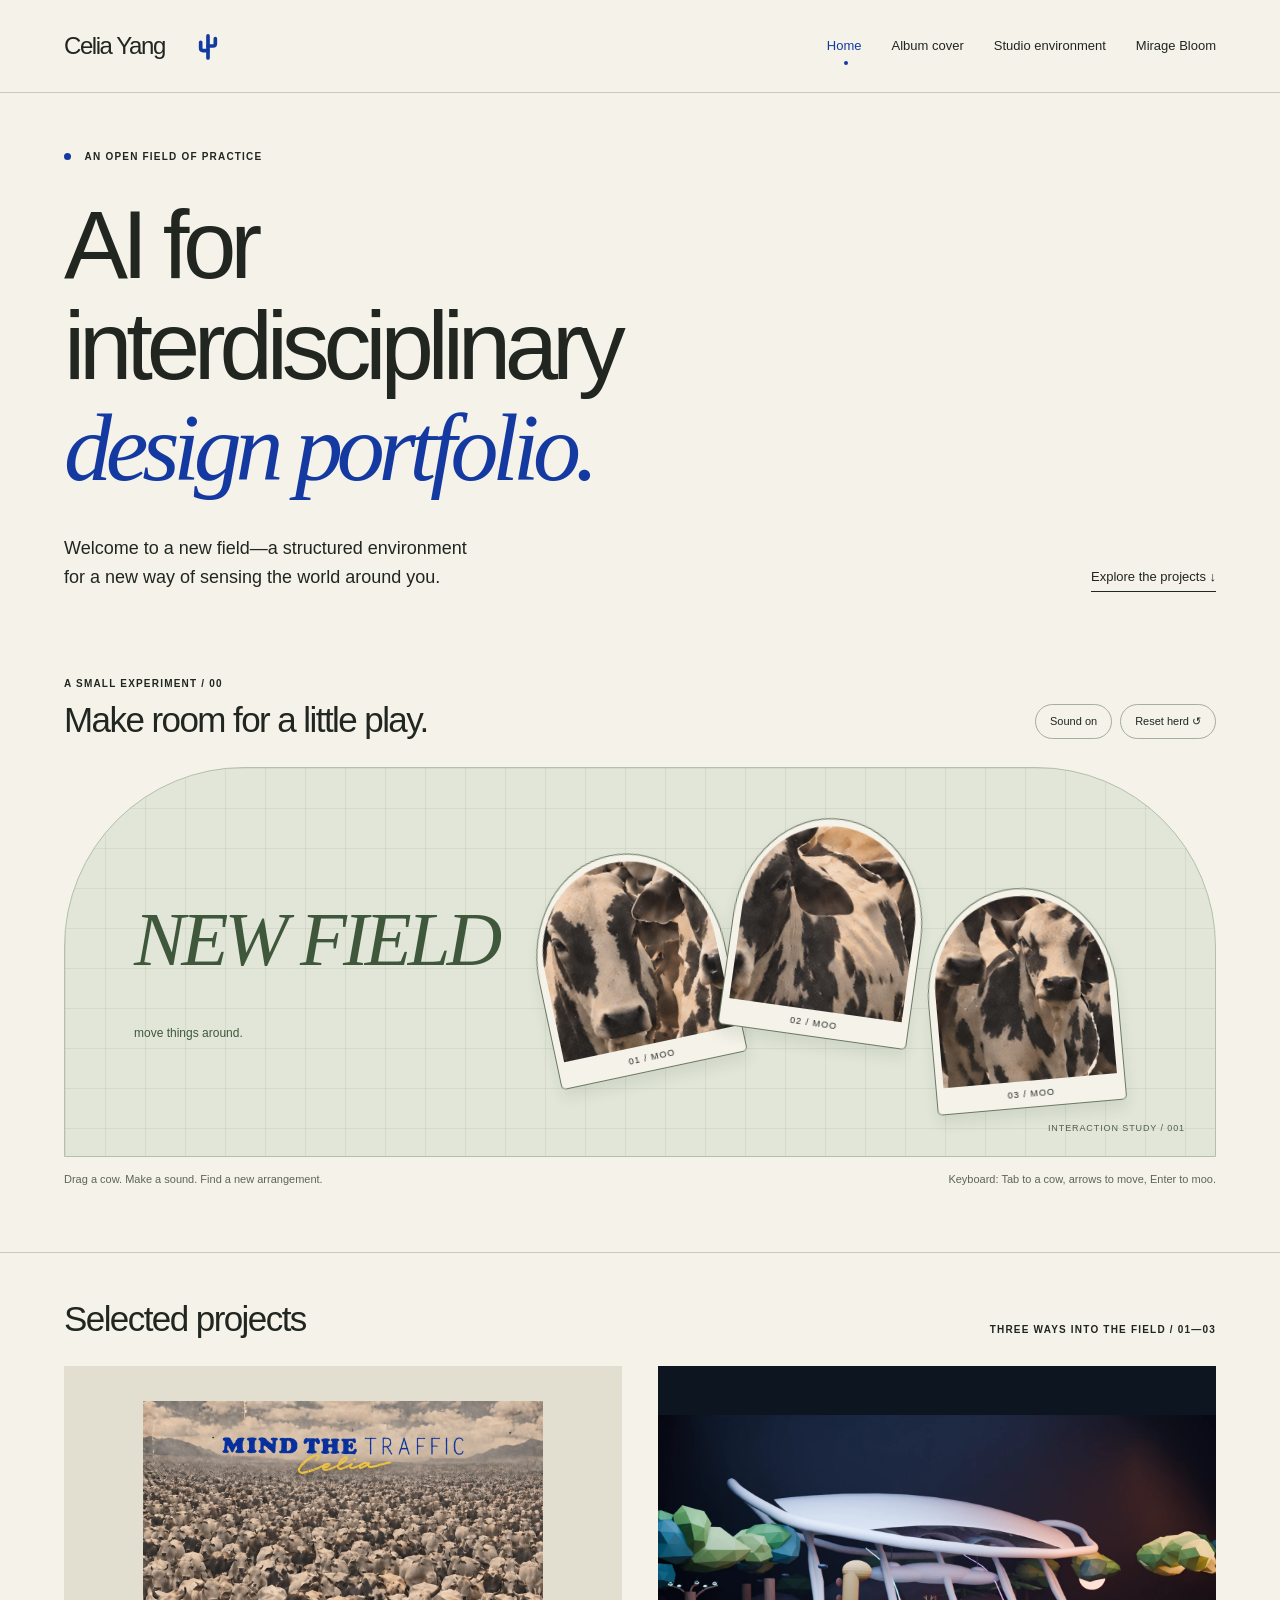
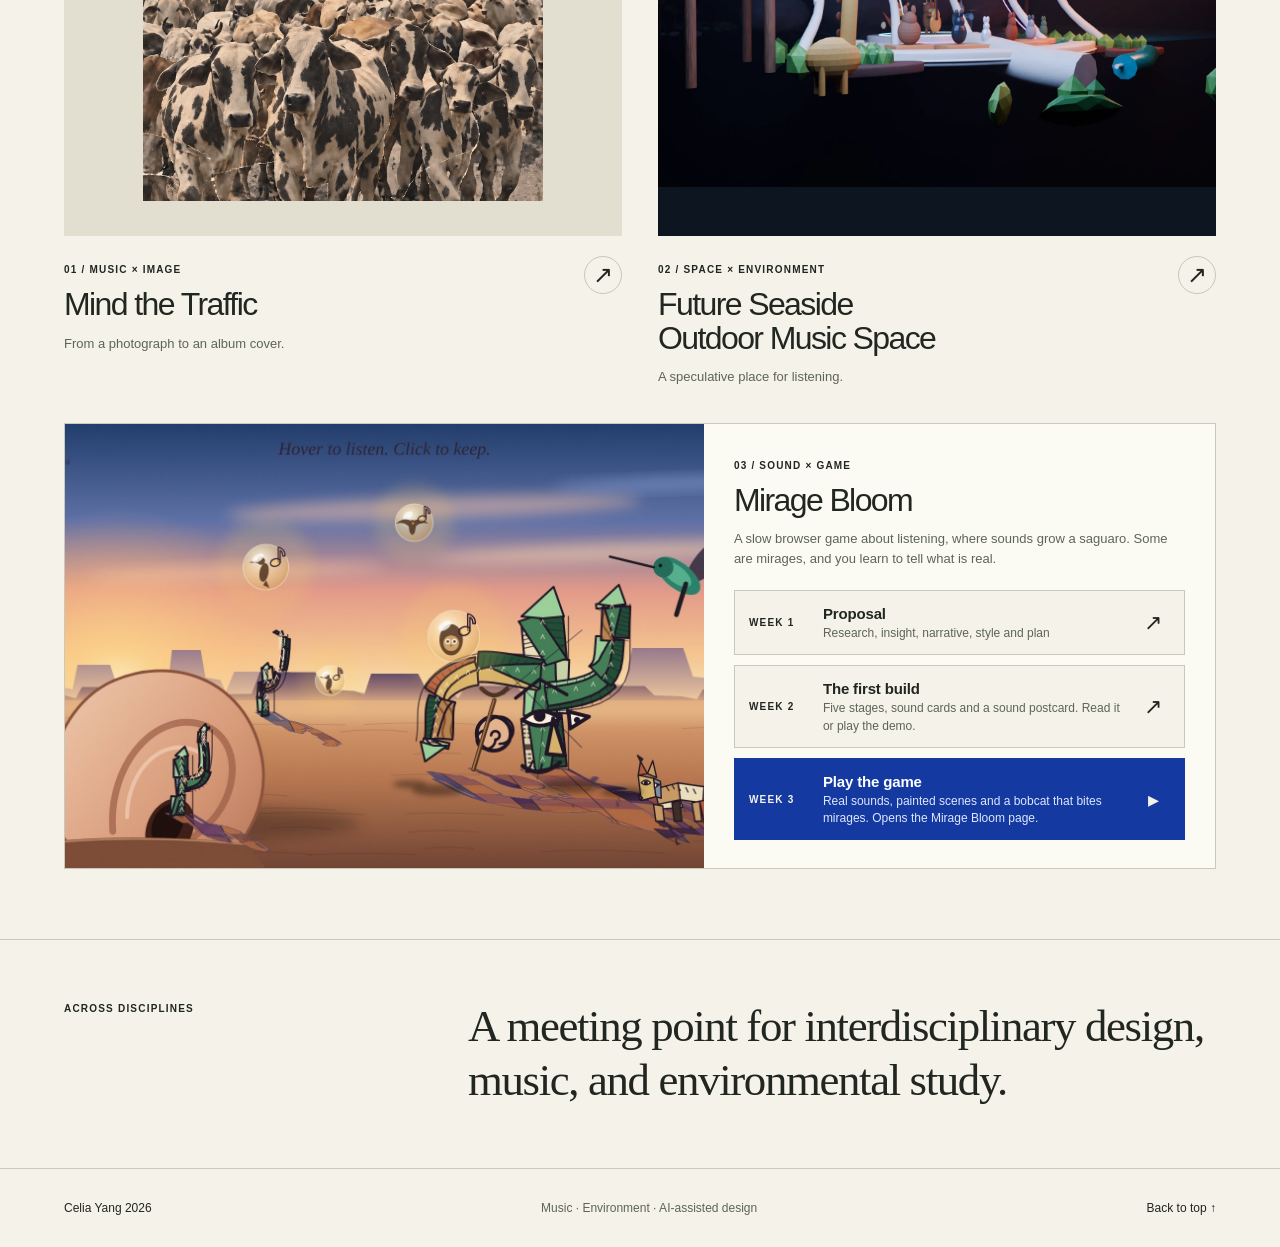
==== commit d0470d74: "Home intro: rewrite the welcome line Co-Authored-By: Claude Sonnet 5.5 <noreply@anthropic.com> Claud" ====
--- a/index.html
+++ b/index.html
@@ -1,5 +1,5 @@
 <!doctype html>
 <html lang="en"><head><meta charset="utf-8"><meta name="viewport" content="width=device-width,initial-scale=1"><meta name="description" content="Celia Yang’s interdisciplinary design portfolio: music, AI-assisted visual composition, and a speculative coastal music environment."><meta name="theme-color" content="#143aa2"><title>AI for interdisciplinary design portfolio — Celia Yang</title><link rel="icon" href="assets/favicon.svg" type="image/svg+xml"><link rel="stylesheet" href="assets/styles.css"><script src="assets/site.js" defer></script></head>
-<body class="page-home"><a class="skip" href="#main">Skip to content</a><header class="site-header"><a class="wordmark" href="index.html" aria-label="Celia Yang, home">Celia Yang<span class="mark" aria-hidden="true"><svg viewBox="0 0 24 32" width="22" height="30" fill="none" stroke="currentColor" stroke-width="4" stroke-linecap="round" stroke-linejoin="round" focusable="false"><path d="M12 29V5"/><path d="M12 21H6.5Q4 21 4 18.5V12"/><path d="M12 16h5.5q2.5 0 2.5-2.5V8"/></svg></span></a><nav aria-label="Main navigation"><a href="index.html" aria-current="page">Home</a><a href="album.html">Album cover</a><a href="studio.html">Studio environment</a><a href="mirage-bloom.html">Mirage Bloom</a></nav></header><main id="main"><section class="home-intro"><div class="eyebrow"><span class="dot"></span> An open field of practice</div><h1>AI for<br>interdisciplinary<br><em>design portfolio.</em></h1><div class="intro-bottom"><p>Welcome to a new field—a structured environment for new experiences.</p><a class="text-link" href="#projects">Explore the projects ↓</a></div></section>
+<body class="page-home"><a class="skip" href="#main">Skip to content</a><header class="site-header"><a class="wordmark" href="index.html" aria-label="Celia Yang, home">Celia Yang<span class="mark" aria-hidden="true"><svg viewBox="0 0 24 32" width="22" height="30" fill="none" stroke="currentColor" stroke-width="4" stroke-linecap="round" stroke-linejoin="round" focusable="false"><path d="M12 29V5"/><path d="M12 21H6.5Q4 21 4 18.5V12"/><path d="M12 16h5.5q2.5 0 2.5-2.5V8"/></svg></span></a><nav aria-label="Main navigation"><a href="index.html" aria-current="page">Home</a><a href="album.html">Album cover</a><a href="studio.html">Studio environment</a><a href="mirage-bloom.html">Mirage Bloom</a></nav></header><main id="main"><section class="home-intro"><div class="eyebrow"><span class="dot"></span> An open field of practice</div><h1>AI for<br>interdisciplinary<br><em>design portfolio.</em></h1><div class="intro-bottom"><p>Welcome to a new field—a structured environment for a new way of sensing the world around you.</p><a class="text-link" href="#projects">Explore the projects ↓</a></div></section>
 <section class="cattle-section" aria-labelledby="field-title"><div class="section-heading"><div><span class="eyebrow">A small experiment / 00</span><h2 id="field-title">Make room for a little play.</h2></div><div class="sound-controls"><button class="pill" id="sound-toggle" aria-pressed="true">Sound on</button><button class="pill" id="reset-herd">Reset herd ↺</button></div></div><div id="cattle-field" class="cattle-field"><div class="field-note" aria-hidden="true">NEW FIELD<br><span>move things around.</span></div><div class="field-coordinate" aria-hidden="true">INTERACTION STUDY / 001</div><button class="cow cow-one" data-cow="1" aria-label="Cattle one. Drag to move and hear a moo. Use arrow keys to move, Enter to moo."><span class="cow-photo" aria-hidden="true"></span><span class="cow-label">01 / moo</span></button><button class="cow cow-two" data-cow="2" aria-label="Cattle two. Drag to move and hear a moo. Use arrow keys to move, Enter to moo."><span class="cow-photo" aria-hidden="true"></span><span class="cow-label">02 / moo</span></button><button class="cow cow-three" data-cow="3" aria-label="Cattle three. Drag to move and hear a moo. Use arrow keys to move, Enter to moo."><span class="cow-photo" aria-hidden="true"></span><span class="cow-label">03 / moo</span></button></div><div class="field-caption"><p>Drag a cow. Make a sound. Find a new arrangement.</p><p>Keyboard: Tab to a cow, arrows to move, Enter to moo.</p></div><p id="herd-status" class="sr-only" role="status"></p></section>
 <section id="projects" class="projects"><div class="section-heading"><h2>Selected projects</h2><span class="eyebrow">Three ways into the field / 01—03</span></div><div class="project-grid"><a class="project-card" href="album.html"><div class="project-media album-card"><img src="assets/album/final-cover.webp" alt="Mind the Traffic final cover: blue title and yellow Celia signature above a sepia landscape of cattle" width="1254" height="1254" class="cover" loading="eager" decoding="async"></div><div class="project-title"><div><span class="eyebrow">01 / Music × image</span><h3>Mind the Traffic</h3><p>From a photograph to an album cover.</p></div><span class="round-arrow" aria-hidden="true">↗</span></div></a><a class="project-card" href="studio.html"><div class="project-media studio-card"><img src="assets/studio/final-environment.webp" alt="White organic music pavilion with animal musicians and audience, a giraffe and low-poly coastal planting" width="1536" height="1024" class="" loading="eager" decoding="async"></div><div class="project-title"><div><span class="eyebrow">02 / Space × environment</span><h3>Future Seaside<br>Outdoor Music Space</h3><p>A speculative place for listening.</p></div><span class="round-arrow" aria-hidden="true">↗</span></div></a><article class="project-card wide mirage-box"><a class="project-media mirage-card" href="mirage-bloom.html" aria-label="Open the Mirage Bloom proposal"><img src="assets/mirage-bloom/mock-a-listen.jpg" alt="Surreal desert plain at dawn with a Cubist saguaro on a crutch, glass sound bubbles holding birds, and a giant ear" width="1600" height="900" loading="lazy" decoding="async"></a><div class="project-title"><div><span class="eyebrow">03 / Sound × game</span><h3>Mirage Bloom</h3><p>A slow browser game about listening, where sounds grow a saguaro. Some are mirages, and you learn to tell what is real.</p><ul class="box-dir" aria-label="Mirage Bloom directory"><li><a href="mirage-bloom-week1.html"><span class="bd-wk">Week 1</span><span class="bd-t"><b>Proposal</b>Research, insight, narrative, style and plan</span><span class="bd-go" aria-hidden="true">↗</span></a></li><li><a href="mirage-bloom-week2.html"><span class="bd-wk">Week 2</span><span class="bd-t"><b>The first build</b>Five stages, sound cards and a sound postcard. Read it or play the demo.</span><span class="bd-go" aria-hidden="true">↗</span></a></li><li><a class="play" href="mirage-bloom.html"><span class="bd-wk">Week 3</span><span class="bd-t"><b>Play the game</b>Real sounds, painted scenes and a bobcat that bites mirages. Opens the Mirage Bloom page.</span><span class="bd-go" aria-hidden="true">▸</span></a></li></ul></div></div></article></div></section><section class="closing"><span class="eyebrow">Across disciplines</span><p>A meeting point for interdisciplinary design, music, and environmental study.</p></section></main><footer><a href="index.html">Celia Yang 2026</a><p>Music · Environment · AI-assisted design</p><a href="#main">Back to top ↑</a></footer></body></html>
